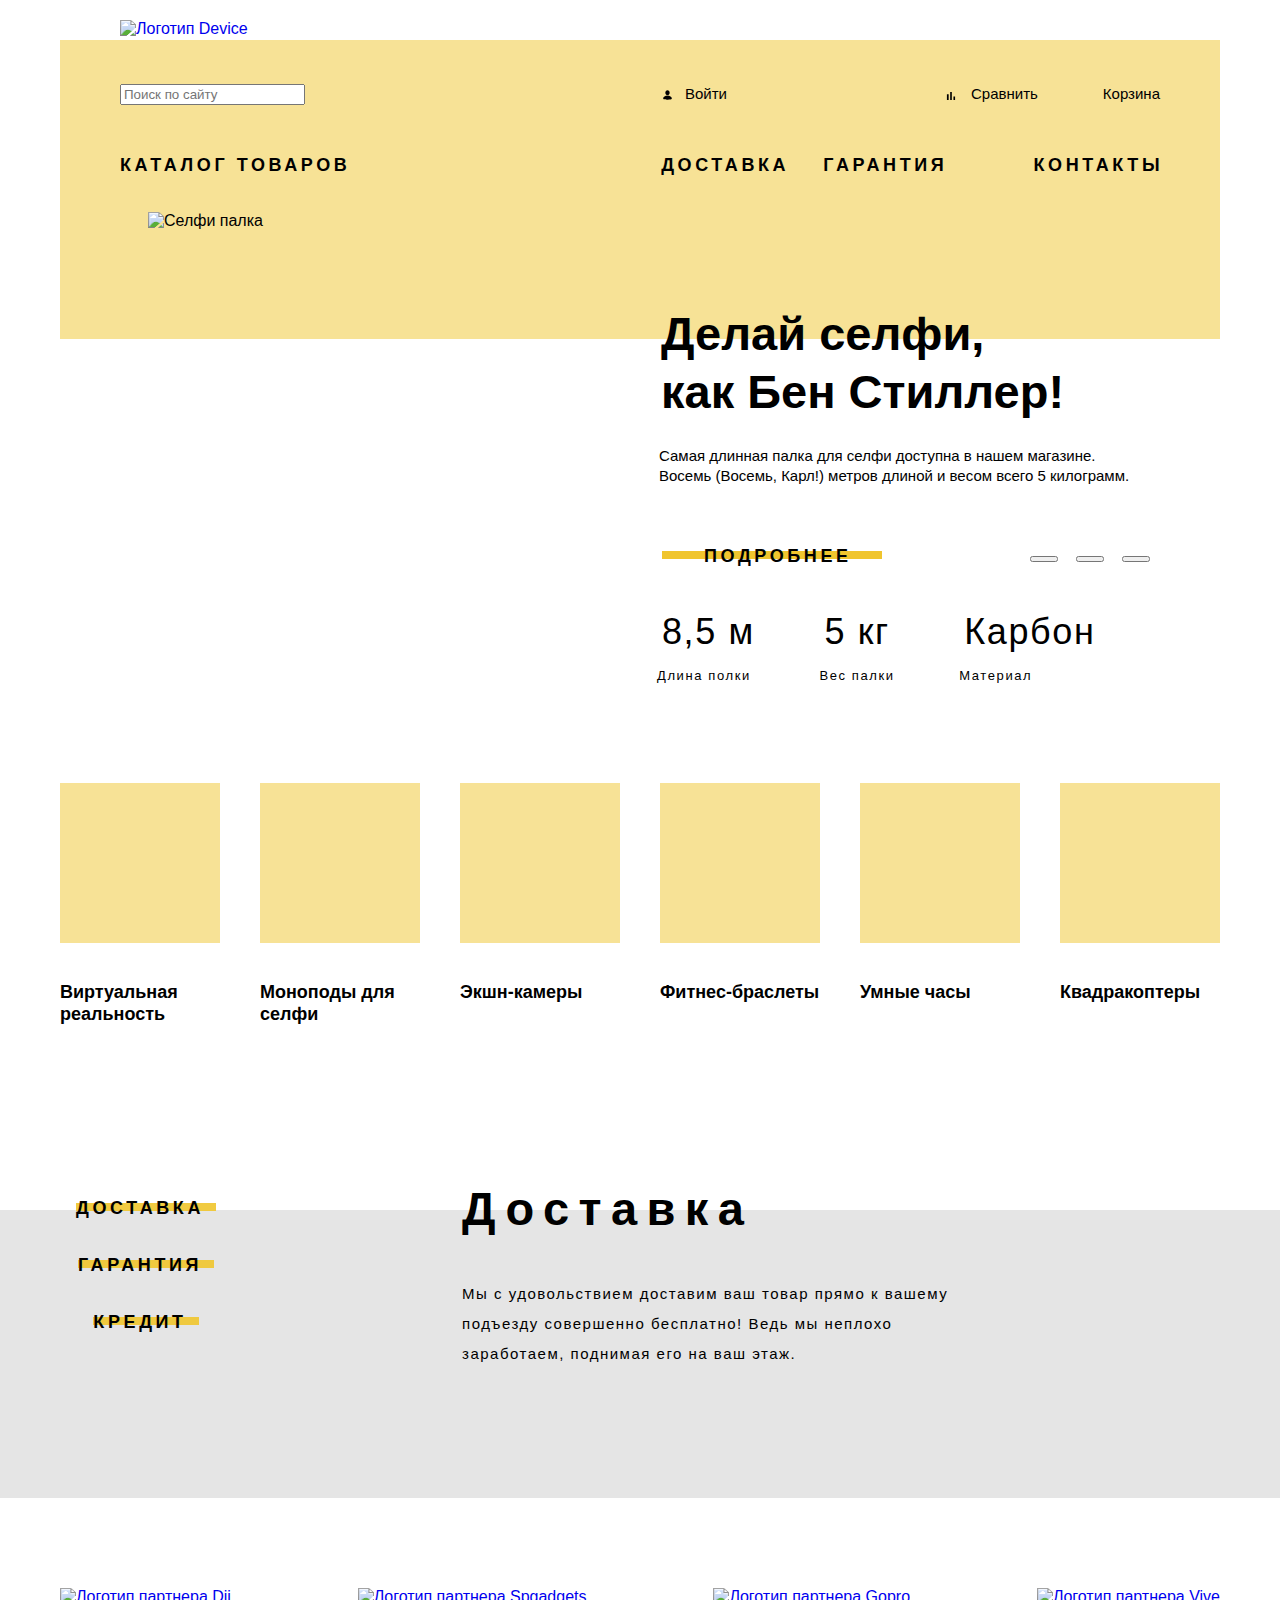
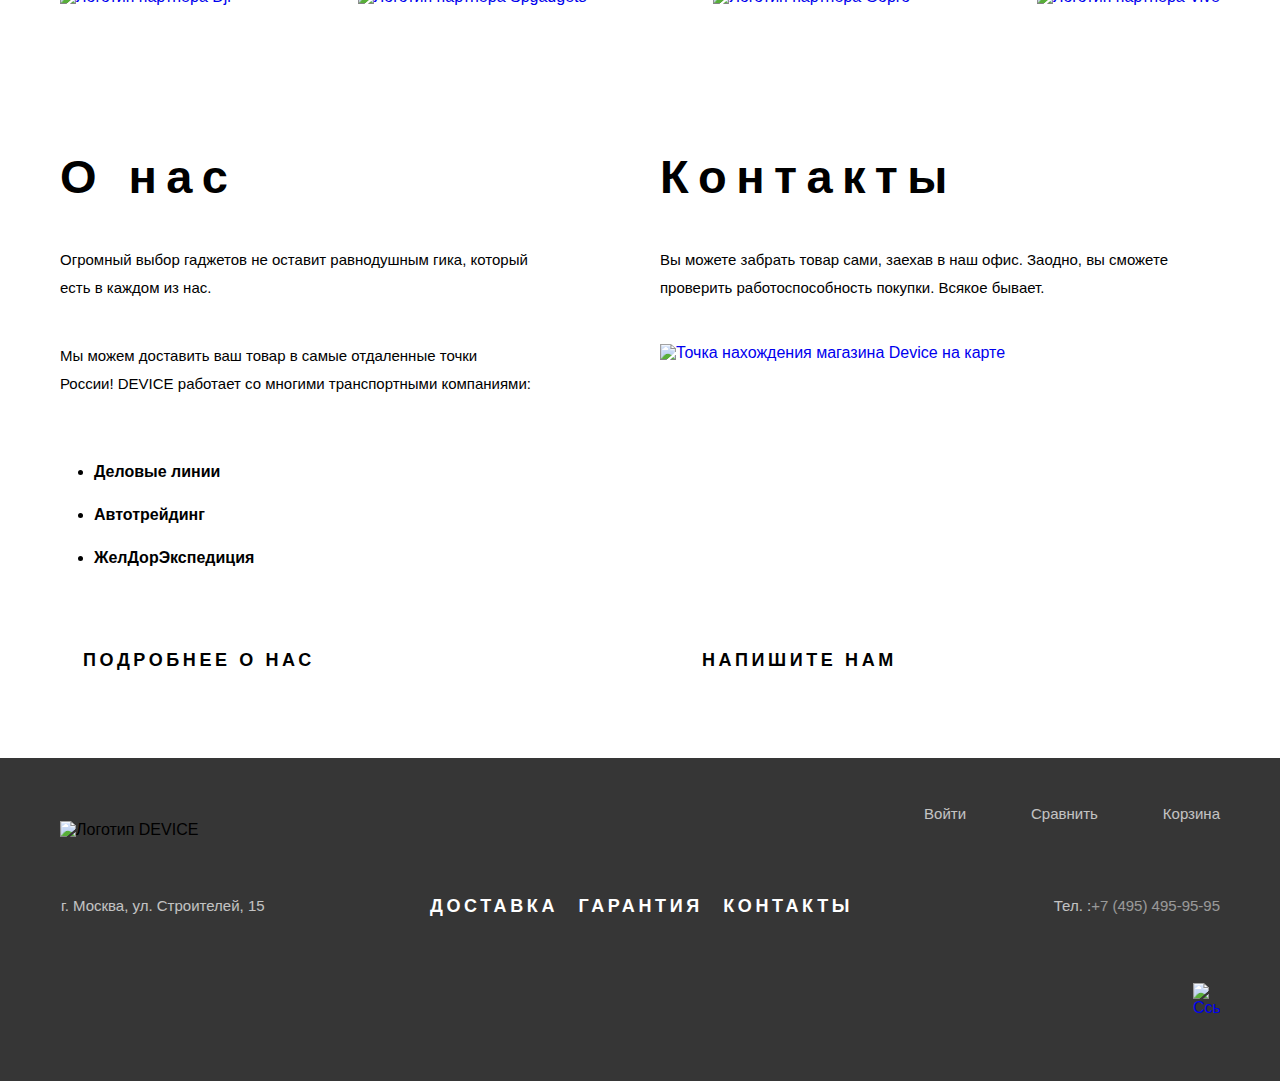
==== index.html @ a9a1ee48 "Добавление эффектов наведения странице индекс" ====
<!DOCTYPE html>
<html class="page" lang="ru">

<head>
  <meta charset="UTF-8">
  <title>Магазин Девайсов</title>
  <link rel="icon" href="favicon.ico">
  <link rel="icon" href="img/faviconsvg.svg" type="image/svg+xml">
  <link rel="apple-touch-icon" href="img/180.png">
  <link rel="manifest" href="manifest.webmanifest">
  <link href="css/normalize.css" rel="stylesheet">
  <link href="css/style.css" rel="stylesheet">
</head>

<body class="page-body">
  <div class="container">
    <header class="main-header">
      <a href="index.html" class="main-header__logo"><img src="img/index/svg/logo_device.svg" width="163" height="35"
          alt="Логотип Device"></a>
      <form class="search-form" action="https://echo.htmlacademy.ru/" method="get">
        <input class="search-form__input" type="search" placeholder="Поиск по сайту">
        <button class="search-form__button" type="submit">Найти</button>
      </form>
      <nav class="main-navigation">

        <ul class="index-navigation__list  list">
          <li class="index-client__login  "><a class="index-client-button__login client-button"
              href="blank.html">Войти</a></li>

          <li class="index-client__compare "><a class="index-client-button__compare  client-button"
              href="blank.html">Сравнить</a></li>
          <li class="index-client__basket"><a class="index-client-button__basket  client-button"
              href="blank.html">Корзина</a></li>
        </ul>
      </nav>
      <nav class="header-navigation list">
        <div class="header-navigation__item">
          <a class="client-navigation__catalog client-navigation" href="catalog.html">Каталог товаров</a>
          <section class="drop-down-directory">
            <ul class="camera-list  list">
              <li class="drop-down-directory__item"><a href="catalog.htm">Виртуальная реальность</a></li>
              <li class="drop-down-directory__item"><a href="catalog.htm">Моноподы для селфи</a></li>
              <li class="drop-down-directory__item"><a href="catalog.htm">Экшн-камеры</a></li>
            </ul>
            <ul class="wrist-gadgets list">
              <li class="drop-down-directory__item"><a href="catalog.htm">Фитнес-браслеты</a></li>
              <li class="drop-down-directory__item"><a href="catalog.htm">Умные часы </a></li>
            </ul>
            <ul class="flying-gadgets list">
              <li class="drop-down-directory__item"><a href="catalog.htm">Квадрокоптер</a></li>
            </ul>
          </section>
        </div>
        <ul class="header-navigation__list list">
          <li class="client-navigation__delivery"><a class="client-navigation" href="blank.html">Доставка</a></li>
          <li class="client-navigation__warranty"><a class="client-navigation" href="blank.html">Гарантия</a></li>
          <li class="client-navigation__contacts"><a class="client-navigation" href="blank.html">Контакты</a></li>
        </ul>
      </nav>


    </header>
  </div>


  <main class="container-center ">
    <!-- Этот заголовок будет скрыт в css  -->
    <h1 class="visually-hidden"> Интернет магазин Device</h1>
    <div class="container">
      <section class="main-slider">
        <!-- Этот заголовок будет скрыт в css -->
        <h2 class="visually-hidden"> Слайдер </h2>
        <ol class="main-slider__list list">
          <li class="main-slider__item_active">
            <img class="slider__img" src="img/index/png/slider_1_selfi.png" width="384" height="486" alt="Селфи палка">

            <p class="main-slider__title">Делай селфи,<br> как Бен Стиллер!</p>
            <p class="main-slider__subtitle"> Самая длинная палка для селфи доступна в нашем магазине.<br>
              Восемь (Восемь, Карл!) метров длиной и весом всего 5 килограмм.</p>
            <a class="button-more button-link" href="catalog.html">Подробнее</a>
            <dl class="item-specifications">
              <dt class="item-specifications__subtitle">Длина полки</dt>
              <dd class="item-specifications__value">8,5 м</dd>
              <dt class="item-specifications__subtitle">Вес палки</dt>
              <dd class="item-specifications__value">5 кг</dd>
              <dt class="item-specifications__subtitle">Материал</dt>
              <dd class="item-specifications__value">Карбон</dd>
            </dl>
            <!-- сделать из ссылки кнопку в css -->

          </li>
          <li class="main-slider__item">
            <img src="img/index/png/slider_2_bracelet.png" width="345" height="485" alt="Фитнес-браслет">
            <div>
              <p class="main-slider__title">Худеем<br> правильно!</p>
              <p class="main-slider__subtitle"> Мотивирующие фитнес-браслеты помогут найти в себе силы <br>
                не пропускать занятия и соблюдать диету.</p>
              <dl class="item-specifications">
                <dt class="item-specifications__subtitle">Без подзарядки</dt>
                <dd class="item-specifications__value">48 часов</dd>
              </dl>
              <!-- сделать из ссылки кнопку в css -->
              <a class="button-more button-link" href="catalog.html"><span
                  class="button-more__opacity">Подробнее</span></a>
            </div>
          </li>
          <li class="main-slider__item">
            <img src="img/index/png/slider_3_copter.png" width="526" height="334" alt="Квадрокоптер">
            <div>
              <p class="main-slider__title">Порхает как бабочка, жалит как пчела!</p>
              <p class="main-slider__subtitle"> Этот обычный, на первый взгляд, квадрокоптер оснащен
                мощным лазером, замаскированным под стандартную камеру.
              </p>
              <dl class="item-specifications">
                <dt class="item-specifications__subtitle">Дальность полета</dt>
                <dd class="item-specifications__value">800 м</dd>
                <dt class="item-specifications__subtitle">Радиус поражения</dt>
                <dd class="item-specifications__value">50 м</dd>
              </dl>>
              <!-- сделать из ссылки кнопку в css -->
              <a class="button-more button-link" href="catalog.html">Подробнее</a>
            </div>
          </li>
        </ol>
        <ul class="main-slider__button list">
          <li class="button-left"><button type="button"></button></li>
          <li class="button-center"><button type="button"></button></li>
          <li class="button-right"><button type="button"></button></li>
        </ul>
      </section>
      <section class="services">
        <!-- Этот заголовок скрываем в css  -->
        <h2 class="visually-hidden">Перечисление разделов товаров магазина </h2>
        <ul class="services-list list">
          <li class="services-list__item">
            <a class="services-list__link services-list__link-vr" href="catalog.html">
              Виртуальная реальность
            </a>
          </li>
          <li class="services-list__item ">
            <a class="services-list__link services-list__link-mobile" href="catalog.html">
              Моноподы для селфи
            </a>
          </li>
          <li class="services-list__item">
            <a class="services-list__link services-list__link-actioncam" href="catalog.html">
              Экшн-камеры
            </a>
          </li>
          <li class="services-list__item">
            <a class="services-list__link services-list__link-puls" href="catalog.html">
              Фитнес-браслеты
            </a>
          </li>
          <li class="services-list__item">
            <a class="services-list__link services-list__link-watch" href="catalog.html">
              Умные часы
            </a>
          </li>
          <li class="services-list__item">
            <a class="services-list__link services-list__link-copter" href="catalog.html">
              Квадракоптеры
            </a>
          </li>
        </ul>
      </section>
    </div>
    </div>
    <section class="features">
      <!-- Этот раздел будет так же скрыт в css -->
      <h2 class="visually-hidden">Услуги, предоставляемым магазином </h2>
      <div class="container">
        <aside class="features-buttons ">
          <ul class="features-buttons__list list">
            <li><button class="features-buttons__item button-link" type="button">Доставка</button> </li>
            <li><button class="features-buttons__item button-link" type="button">Гарантия</button></li>
            <li><button class="features-buttons__item button-link" type="button">Кредит</button></li>
          </ul>
        </aside>
        <ul class="features__list list">
          <li class="features__item features__item-active ">
            <h3 class="features__title"> Доставка</h3>
            <p class="features__subtitle">Мы с удовольствием доставим ваш товар прямо к вашему
              подъезду совершенно бесплатно! Ведь мы неплохо
              заработаем, поднимая его на ваш этаж.</p>
            <!-- <img src="img/index/svg/delivery.svg" width="136" height="164"> -->
          </li>
          <li class="features__item">
            <h3 class="features__title"> Гарантия</h3>
            <p class="features__subtitle">Если из-за возгорания купленного у нас товара у вас сгорит дом —
              не переживайте, мы выдадим вам новый.
              Товар, не дом, конечно же.</p>
            <!-- <img src="img/index/svg/warranty.svg" width="171" height="195"> -->
          </li>
          <li class="features__item">
            <h3 class="features__title"> Кредит</h3>
            <p class="features__subtitle">Залезть в долговую яму стало проще! Кредитные консультанты
              подберут для вас наиболее выгодные
              условия кредита. Выгодные для нашего банка, разумеется.</p>
            <!-- <img src="img/index/svg/credit.svg" width="156" height="188"> -->
          </li>
        </ul>
      </div>

    </section>
    <section class="partners container">
      <h2 class="visually-hidden">Логотипы партнеров магазина</h2>
      <ul class="partners__list list">
        <li>
          <a href="blank.html"> <img class="partners__dji" src="img/index/jpeg/logo_1.jpg" width="260" height="100"
              alt="Логотип партнера Dji"></a>
        </li>
        <li>
          <a href="blank.html"><img class="partners__spgadgets" src="img/index/jpeg/logo_2.jpg" width="260" height="100"
              alt="Логотип партнера Spgadgets"></a>
        </li>
        <li>
          <a href="blank.html"> <img class="partners__gopro" src="img/index/jpeg/logo_3.jpg" width="260" height="100"
              alt="Логотип партнера Gopro"></a>
        </li>
        <li>
          <a href="blank.html"><img class="partners__vive" src="img/index/jpeg/logo_4.jpg" width="260" height="100"
              alt="Логотип партнера Vive"></a>
        </li>
      </ul>
    </section>
    <section class="information container">
      <!-- Заголовок будет скрыт  в css  -->
      <h2 class="visually-hidden"> Полезная информация </h2>
      <section class="about-us">
        <h2 class="information__title">О нас</h2>
        <p class="information__subtitle">Огромный выбор гаджетов не оставит равнодушным гика,
          который есть в каждом из нас.
        </p>
        <p class="information__subtitle">
          Мы можем доставить ваш товар в самые отдаленные точки
          России! DEVICE работает со многими транспортными компаниями:
        </p>
        <ul class="about-us__delivery-partners">
          <li class="about-us__item">Деловые линии</li>
          <li class="about-us__item">Автотрейдинг</li>
          <li class="about-us__item"> ЖелДорЭкспедиция</li>
        </ul>
        <a class="about-us__button button-link" href="index.html">Подробнее о нас </a>
      </section>
      <section class="contacts">
        <h2 class="information__title ">Контакты</h2>
        <p class="information__subtitle">Вы можете забрать товар сами, заехав в наш офис. Заодно, вы сможете
          проверить работоспособность покупки. Всякое бывает.</p>
        <a class="map-link"
          href="https://www.google.com/maps/place/ул.+Строителей,+15,+Москва,+119311/@55.687031,37.5274293,17z/data=!3m1!4b1!4m5!3m4!1s0x46b54cf65f5c8955:0x694710ccd55501e!8m2!3d55.687031!4d37.529618">
          <img src="img/index/map.jpg" width="560" height="222" alt="Точка нахождения магазина Device на карте "></a>
        <a class="contacts-button button-link" href="index.html">Напишите нам</a>

      </section>
    </section>

  </main>

  <footer class="main-footer ">
    <div class="container">
      <img class="main-footer__logo logo" src="img/index/svg/logo_device.svg" width="163" height="35"
        alt="Логотип DEVICE">
      <p class="main-footer__address ">г. Москва, ул. Строителей, 15 </p>
      <ul class="main-footer__navigation client-navigation list">
        <li><a class="client-navigation__item" href="index.html ">доставка</a></li>
        <li><a class="client-navigation__item" href="catalog.html">гарантия</a></li>
        <li><a class="client-navigation__item" href="index.html">контакты</a></li>
      </ul>
      <ul class="main-footer__social-buttons list">
        <li class="main-footer__facebook"><a href="blank.html"></a></li>
        <li class="main-footer__instagram"><a href="blank.html"></a></li>
        <li class="main-footer__twitter"><a href="blank.html"></a></li>
      </ul>
      <ul class="main-footer__client-navigation client-button list">
        <li class="login"><a class="main-footer__client-button" href="index.html">Войти</a></li>
        <li class="compare"><a class="main-footer__client-button" href="catalog.html">Сравнить</a></li>
        <li class="basket"><a class="main-footer__client-button" href="index.html">Корзина</a></li>
      </ul>
      <p class="main-footer__contacts">Тел. :<a href="tel:+74954959595">+7 (495) 495-95-95</a></p>
      <a class="logo-html-academy" href="https://htmlacademy.ru/intensive/htmlcss"><img
          src="img/index/svg/logo_html.svg" width="27" height="34" alt="Ссылка на курсы htmlacademy"></a>
    </div>
  </footer>

  </section>
  <!--
<section class="modal-write-us modal">
  <h2 class="visually-hidden">Всплывающая форма </h2>
  <form class="modal-write-us__login-form" action="#" method="post">
    <div class="client__data">
    <label class="modal-write-us__name" for="name">Ваше имя:</label>
    <input id="name" placeholder="Имя Фамилия">
    <label class="modal-write-us__email" for="email">Ваш e-mail:</label>
    <input id="email" type="email" placeholder="email@example.com">
    </div>
    <div class="Client-text-mail">
    <label class="modal-write-us__text" for="textMail">Текст письма: </label>
    <textarea id="textMail" placeholder="В свободной форме"></textarea>
    </div>
    <button class="modal-write-us__button-send" type="button">Отправить</button>
    <button class="modal-write-us__button-exit" type="button">Закрыть</button>
  </form> -->


</body>

</html>
---- css/style.css ----
/* fonts */

@font-face {
  font-family: "Gilroy";
  src: url("../fonts/gilroyextrabold.woff2") format("woff2"), url("../fonts/gilroyextrabold.woff") format("woff");
  font-weight: 800;
}

@font-face {
  font-family: "Gilroy";
  src: url("../fonts/gilroylight.woff2") format("woff2"), url("../fonts/gilroylight.woff") format("woff");
  font-weight: 300;
}

@font-face {
  font-family: "Open Sans";
  src: url("../fonts/opensans.woff2") format("woff2"), url("../fonts/opensans.woff") format("woff");
  font-weight: 400;
}

@font-face {
  font-family: "Open Sans";
  src: url("../fonts/opensanslight.woff2") format("woff2"), url("../fonts/opensanslight.woff") format("woff");
  font-weight: 300;
}

/* Variables (всегда единый регистр) */

:root {
  --basic-black: #000000;
  --opacity-black: rgba(0, 0, 0, 0.3);
  --basic-dark: #363636;
  --basic-white: #FFFFFF;
  --basic-grey: #464646;
  --basic-half-grey: #7E7E7E;
  --basic-grey-light: #E5E5E5;
  --special-yellow: #F7E296;
  --special-green: #91C92F;
  --special-yellow-dark: #f0c62ee8;
  --status: #F6DADA;
  --button-background: rgba(238, 238, 238, 0.7);
  --common-Gilroy: "Gilroy", "Arial", "Verdana", sans-serif;
  --common-OpenSans: "Open Sans", "Arial", "Verdana", sans-serif;
}

/* Убираем лишнее (Данные из учебника) */

*, *::before, *::after {
  box-sizing: border-box;
}

body {
  margin: 0
}

img {
  max-width: 100%
}

a {
  text-decoration: none
}

/* Нормализация стилей  */

.image {
  vertical-align: middle;
}

.list {
  margin: 0;
  padding: 0;
  list-style: none;
}

.container {
  width: 1200px;
  padding: 0 20px;
  margin: 0 auto;
}

/* Скрываем заголовки section (Принятые свойства для данного класса) */

.visually-hidden {
  position: absolute;
  width: 1px;
  height: 1px;
  margin: -1px;
  border: 0;
  padding: 0;
  white-space: nowrap;
  clip-path: inset(100%);
  clip: rect(0 0 0 0);
  overflow: hidden;
}

/* Кнопки с перечеркиванием  */

.button-link {
  color: var(--basic-black);
  font-weight: 800;
  font-size: 18px;
  letter-spacing: 0.2em;
  text-transform: uppercase;
  line-height: 22px;
  display: flex;
  min-height: 40px;
  line-height: 40px;
  position: relative;
}

/* Общие кнопки header/footer */

.client-button {
  font-family: var(--common-OpenSans);
  color: var(--basic-black);
  font-size: 15px;
  line-height: 20px;
}

.client-navigation {
  color: var(--basic-black);
  font-size: 18px;
  font-weight: 800;
  line-height: 22px;
  letter-spacing: 0.2em;
  text-transform: uppercase;
}

/* Основное тело сайта  */

.page-body {
  font-family: var(--common-Gilroy);
  font-weight: 300;
  display: grid;
  grid-template-areas: "main-header" "container-center" "main-footer";
  grid-template-rows: auto 1fr auto;
  min-height: 100vh;
}

/* HEADER */

.main-header {
  margin-top: 40px;
  position: relative;
  padding: 44px 60px 53px 60px;
  background-color: var(--special-yellow);
  grid-area: main-header;
  display: grid;
  grid-template-columns: auto auto;
  grid-template-rows: 70px auto;
  grid-template-areas: "search-form  main-navigation__list " "header-navigation  header-navigation";
}

.main-header__logo {
  position: absolute;
  margin-top: -20px;
  margin-left: 60px;
}

.search-form {
  grid-area: search-form;
  max-width: 200px;
}

.search-form__button {
  display: none;
}

.main-navigation__list {
  grid-area: main-navigation__list;
  display: flex;
  flex-wrap: wrap;
  max-width: 500px;
  width: 100%;
  margin-left: 130px;
}

.index-navigation__list {
  grid-area: main-navigation__list;
  display: flex;
  flex-wrap: wrap;
  max-width: 500px;
  width: 100%;
  margin-left: auto;
}

.catalog-navigation__list {
  grid-area: main-navigation__list;
  display: flex;
  flex-wrap: wrap;
  max-width: 500px;
  width: 100%;
  margin-left: auto;
  /* position: relative; */
}

.index-client__login {
  margin-right: auto;
  padding-left: 5px;
  position: absolute;
}

.index-client-button__login {
  display: block;
  padding-left: 20px;
  width: 40px;
}

.index-client-button__login:hover {
  opacity: 10%;
}

.index-client-button__login::before {
  content: "";
  position: absolute;
  background-image: url(../img/index/svg/icon_user.svg);
  width: 20px;
  height: 18px;
  left: 1px;
  top: 4px;
  background-repeat: no-repeat;
}

.catalog-client__login {
  display: block;
  width: 15px;
  position: 20px;
  margin-left: 26px;
  margin-right: auto;
}

.index-client-button__checkout {
  margin-left: -30px;
}

.index-client__compare {
  margin-left: auto;
}

.index-client-button__compare {
  margin-right: 11px;
  display: block;
  position: relative;
}

.index-client-button__compare::before {
  content: "";
  position: absolute;
  background-repeat: no-repeat;
  background-image: url(../img/index/svg/icon_compare.svg);
  width: 10px;
  height: 10px;
  top: 7px;
  left: -25px;
}

.index-client__basket {
  display: block;
  /* position: absolute; */
}

.index-client-button__basket {
  margin-left: 54px;
  position: relative;
  width: 10px;
  height: 10px;
}

.index-client-button__basket::before {
  content: "";
  background-image: url(../img/index/svg/icon_cart.svg);
  width: 10px;
  height: 10px;
  position: absolute;
  top: 5px;
  left: -23px;
}

.catalog-client-button__checkout {
  margin-left: -30px;
}

.catalog-client-button__compare {
  margin-right: 10px;
}

.catalog-client__variable {
  margin-left: auto;
}

.catalog-client-button__basket {
  margin-left: 54px;
}

.catalog-client-link {
  font-family: var(--common-OpenSans);
  font-weight: 300;
  font-size: 15px;
  line-height: 20px;
  color: var(--basic-black);
}

.client- .client-link {
  font-family: var(--common-OpenSans);
  font-size: 15px;
  line-height: 20px;
  color: var(--basic-black);
  display: flex;
  flex-wrap: wrap;
  max-width: 100px;
}

.client-button__login {
  margin-left: 20px;
}

.client-button__compare {
  margin-left: auto;
}

.client-button__basket {
  margin-left: 66px;
  padding-right: 3px;
}

.client-navigation__catalog {
  grid-area: client-navigation__catalog;
  display: flex;
  margin-right: auto;
}

.header-navigation {
  grid-area: header-navigation;
  display: flex;
}

.header-navigation__item {
  display: flex;
  margin-right: auto;
}

.header-navigation__list {
  display: flex;
  max-width: 502px;
  width: 100%;
  margin-right: -0.2em;
}

.header-navigation__list .client-navigation__warranty {
  margin-left: 34px;
}

.header-navigation__list .client-navigation__contacts {
  margin-left: auto;
}

/* HEADER-CATALOG */

.catalog__container-center {
  position: relative;
}

.drop-down-directory {
  position: absolute;
  z-index: 2;
  background-color: var(--special-yellow);
  display: flex;
  flex-wrap: wrap;
  gap: 0 63px;
  padding-left: 60px;
  width: 1160px;
  margin-left: -60px;
  margin-top: 20px;
  padding-bottom: 24px;
  padding-top: 31px;
}

.header-navigation__item .drop-down-directory {
  display: none;
}

.header-navigation__item:hover .drop-down-directory {
  display: flex;
}

.drop-down-directory__item {
  padding-bottom: 17px;
  font-family: var(--common-OpenSans);
  font-size: 15px;
  line-height: 20px;
}

.drop-down-directory__item a {
  color: var(--basic-black);
  font-family: var(--common-OpenSans);
  font-size: 15px;
  line-height: 20px;
}

/* СЛАЙДЕР */

.main-slider {
  position: relative;
}

.main-slider__item_active {
  display: grid;
  grid-template-columns: 1fr 478px;
  grid-template-areas: "slider__img main-slider__title" "slider__img main-slider__subtitle" "slider__img button-more " "slider__img item-specifications";
  width: 1024px;
  margin: auto;
  margin-top: -4px;
  margin-bottom: 17px;
}

.main-slider__item {
  display: none;
}

.main-slider__list {
  background-image: linear-gradient(to bottom, var(--special-yellow) 114px, var(--basic-white) 114px);
}

.main-slider__title {
  grid-area: main-slider__title;
  font-weight: 800;
  font-size: 47px;
  line-height: 58px;
  width: 431px;
  height: min-content;
  margin-bottom: 15px;
  margin-top: 80px;
  margin-left: -13px;
}

.slider__img {
  grid-area: slider__img;
  margin-left: 20px;
  margin-top: -13px;
  position: absolute;
}

.main-slider__subtitle {
  grid-area: main-slider__subtitle;
  font-family: var(--common-OpenSans);
  font-size: 15px;
  line-height: 20px;
  margin-top: 10px;
  margin-bottom: 30px;
  margin-left: -15px;
}

.button-more {
  grid-area: button-more;
  margin-top: 20px;
  margin-bottom: 20px;
  margin-left: 30px;
  position: relative;
  z-index: 0;
  width: 220px;
  height: 40px;
}

.button-more:active {
  color: var(--opacity-black);
}

.button-more:before {
  content: "";
  display: block;
  width: 220px;
  height: 8px;
  top: 15px;
  left: -42px;
  z-index: -1;
  align-content: center;
  background-color: #F0C52E;
  position: absolute;
}

.button-more:hover:before {
  background-color: var(--special-yellow-dark);
  width: 220px;
  height: 40px;
  z-index: -1;
  left: -42px;
  top: 0;
}

.button-more:hover:active:before.button-more {
  color: #91C92F;
}

.item-specifications {
  grid-area: item-specifications;
  letter-spacing: 0.1em;
  display: grid;
  grid-template-columns: repeat(3, auto);
  grid-template-rows: repeat(2, auto);
  margin-left: -17px;
  column-gap: 8px;
}

.item-specifications__subtitle {
  font-size: 13px;
  line-height: 15px;
  grid-row: 2/2;
  margin-top: 0;
}

.item-specifications__value {
  font-size: 36px;
  line-height: 42px;
  margin-left: 0;
  margin-bottom: 15px;
  margin-top: 15px;
  padding-left: 5px;
  display: flex;
  justify-content: space-between;
}

.main-slider__button {
  display: flex;
  position: absolute;
  right: 70px;
  top: 320px;
}

.main-slider__button :not(.button-right) {
  padding-right: 18px;
}

/* section SERVICES */

.services-list {
  font-weight: 800;
  font-size: 18px;
  line-height: 22px;
  display: flex;
  justify-content: space-between;
  margin-top: 100px;
}

.services-list {
  --item-width: 160px;
  padding-bottom: 40px;
}

.services-list__item {
  width: var(--item-width);
  padding-top: var(--item-width);
  position: relative;
  text-decoration: none;
}

.services-list__link {
  display: inline-grid;
  margin-top: 38px;
}

.services-list__link::before {
  content: "";
  position: absolute;
  top: 0;
  left: 0;
  width: var(--item-width);
  height: var(--item-width);
  background-color: var(--special-yellow);
  background-position: center;
  background-repeat: no-repeat;
}

.services-list__link {
  color: var(--basic-black)
}

.services-list__link:hover::before {
  background-color: var(--special-yellow-dark);
}


.services-list__link-vr::before {
  background-image: url(../img/index/svg/vr.svg);
}

.services-list__link-mobile::before {
  background-image: url(../img/index/svg/mobile.svg);
}

.services-list__link-actioncam::before {
  background-image: url(../img/index/svg/actioncam.svg);
}

.services-list__link-puls::before {
  background-image: url(../img/index/svg/puls.svg);
}

.services-list__link-watch::before {
  background-image: url(../img/index/svg/watch.svg);
}

.services-list__link-copter::before {
  background-image: url(../img/index/svg/copter.svg);
}

/* section features-button*/

.features-buttons__item {
  border: none;
  background-color: transparent;
}

.features-buttons__list {
  position: relative;
  z-index: 0;
}

.features-buttons__item::before {
  content: "";
  background-color: var(--special-yellow-dark);
  z-index: -1;
  width: 100%;
  height: 8px;
  z-index: -1;
  top: 16px;
  position: absolute;
}

/* РАЗДЕЛ features */

.features {
  background-color: var(--basic-grey-light);
}

.features {
  background-image: linear-gradient(to bottom, var(--basic-white) 103px, var(--basic-grey-light) 103px);
}

.features .container {
  display: grid;
  grid-template-columns: 1fr;
  grid-template-rows: 1fr;
  grid-template-areas: "features-buttons__list features__item-active ";
  margin-top: 42px;
  padding-right: 300px;
  column-gap: 207px;
}

.features__item {
  display: none;
}

.features__item-active {
  display: block;
  margin-left: 50px;
}

.features-buttons__list {
  display: grid;
  grid-area: features-buttons__list;
  grid-row-gap: 15px;
  margin-top: 80px;
  margin-left: 10px;
}

.features-buttons__list li {
  display: grid;
  justify-content: center;
}

.features__title {
  font-size: 47px;
  letter-spacing: 0.2em;
  line-height: 58px;
  grid-area: features__title;
  margin-top: 73px;
  margin-left: -5px;
}

.features__subtitle {
  font-family: var(--common-OpenSans);
  font-size: 15px;
  line-height: 30px;
  letter-spacing: 0.1em;
  grid-area: features__subtitle;
  margin: -6px 0 129px -5px;
  width: 495px;
}

/* PARTNERS */

.partners__list {
  display: flex;
  justify-content: space-between;
  margin-top: 90px;
  margin-bottom: 45px;
}

/* INFORMATION */

.information {
  display: grid;
  grid-template-columns: 473px 560px;
  grid-template-rows: auto;
  grid-template-areas: "about-us contacts";
  margin-top: 90px;
  padding-top: 13px;
  column-gap: 127px;
  margin-bottom: 78px;
}

.about-us {
  grid-area: about-us;
  display: flex;
  flex-direction: column;
}

.about-us__button {
  margin-top: auto;
  margin-left: 23px;
  max-width: 260px;
}

.contacts {
  grid-area: contacts;
  display: flex;
  flex-direction: column;
}

.map-link {
  margin-top: 17px;
}

.contacts-button {
  margin-top: auto;
  margin-left: 42px;
  max-width: 260px;
}

.information__title {
  font-weight: 800;
  font-size: 47px;
  line-height: 58px;
  letter-spacing: 0.2em;
  margin-bottom: 25px;
}

.information__subtitle {
  font-family: var(--common-OpenSans);
  font-size: 15px;
  line-height: 28px;
  margin-bottom: 25px;
}

.about-us__delivery-partners {
  margin-top: 35px;
  margin-bottom: 53px
}

.about-us__delivery-partners li {
  font-weight: 800;
  font-size: 16px;
  line-height: 28px;
  margin-bottom: 15px;
  margin-left: -6px;
}

/* FOOTER */

.main-footer {
  background-color: var(--basic-dark);
  display: grid;
  align-content: center;
}

.main-footer .container {
  display: grid;
  grid-template-columns: repeat(3, auto);
  grid-template-rows: 68px 68px 77px;
  grid-template-areas: ". main-footer__client-navigation main-footer__client-navigation " "main-footer__address  main-footer__navigation main-footer__contacts " ". main-footer__social-buttons logo-html-academy";
  padding: 46px 20px 64px 20px;
  align-items: center;
}

.main-footer__client-navigation {
  grid-area: main-footer__client-navigation;
  width: 100%;
  display: flex;
  align-self: flex-start;
  justify-content: flex-end;
  margin-top: 10px
}

.client-logout {
  margin-left: -40px;
}

.main-footer__client-navigation li :not(.basket) {
  display: flex;
  margin-left: 65px;
  margin-top: -10px;
}

.main-footer__address {
  font-family: var(--common-OpenSans);
  grid-area: main-footer__address;
  width: fit-content;
  margin-left: -13px;
}

.main-footer__navigation {
  grid-area: main-footer__navigation;
  display: flex;
  justify-content: space-between;
  margin-left: 65px;
  width: 423px;
}

.main-footer__contacts {
  grid-area: main-footer__contacts;
  display: flex;
  justify-content: flex-end;
}

.main-footer__social-buttons {
  grid-area: main-footer__social-buttons;
}

.main-footer__contacts, .main-footer__contacts>a {
  font-family: var(--common-OpenSans);
  color: var(--basic-white);
  opacity: 70%;
  font-size: 15px;
  line-height: 20px;
}

.client-navigation__item, .main-footer__client-button {
  color: var(--basic-white);
}

.main-footer__navigation .client-navigation__item {
  color: var(--basic-white);
}

.main-footer__address {
  font-family: var(--common-OpenSans);
  opacity: 70%;
  font-weight: 300;
  font-size: 15px;
  line-height: 20px;
  color: var(--basic-white);
  margin-left: 1px;
}

.main-footer__client-button {
  opacity: 70%;
}

.logo-html-academy {
  grid-area: logo-html-academy;
  display: flex;
  justify-content: flex-end;
  align-self: flex-end;
}

/*------- Модальное окно "Напишите нам "------- */

.modal {
  position: fixed;
  top: 50%;
  left: 31%;
  bottom: 50%;
  right: 40%;
  right: auto;
  display: inline-block;
}

.modal-write-us__login-form {
  display: grid;
  grid-template-columns: 1fr 1fr;
  grid-auto-rows: repeat(auto, 2);
  grid-template-areas: "client__data client__data" "Client-text-mail Client-text-mail";
  box-shadow: 0px 20px 40px rgba(0, 0, 0, 0.4);
  background-color: var(--basic-white);
  padding: 50px;
  min-height: 550px;
  min-width: 960px;
}

.client__data {
  grid-area: client__data;
}

.Client-text-mail {
  grid-area: Client-text-mail;
}

/* Страница catalog.html */

/* section container-center */

.catalog__container-center {
  --filter-width: 330px;
  --products-width: 732px;
  display: grid;
  grid-template-columns: auto var(--filter-width) var(--products-width) auto;
  grid-template-areas: "breadcrumbs  breadcrumbs breadcrumbs breadcrumbs" "filter filter products products";
}

.breadcrumbs {
  grid-area: breadcrumbs;
}

.main-container {
  display: flex;
}

.main-crumbs-container {
  grid-area: breadcrumbs;
  padding-bottom: 52px;
  padding-left: 80px;
}

.main-crumbs__title {
  font-weight: 800;
  font-size: 47px;
  line-height: 58px;
  color: var(--basic-black);
  margin-bottom: 30px;
  margin-top: 39px;
}

.crumbs-links {
  font-family: var(--common-OpenSans);
  font-size: 14px;
  line-height: 19px;
  opacity: 100%;
  color: var(--basic-black);
  display: flex;
  padding-top: -5px;
}

.crumbs-link__item {
  opacity: 30%;
  margin-right: 30px;
}

.crumbs-link_activated {
  opacity: 100%;
}

.crumbs-link__item:visited {
  color: var(--basic-black);
}

.filter {
  background-color: var(--basic-grey-light);
  grid-area: filter;
}

.filter-crumbs__color {
  background-color: var(--basic-grey-light);
}

.filter-crumbs {
  display: flex;
  margin-right: calc(100% - var(--products-width) - 110px);
  margin-left: 47px;
  padding: 25px;
}

.filter-title {
  background-color: #dcdcdc;
  font-weight: 800;
  font-size: 16px;
  line-height: 20px;
  letter-spacing: 0.1em;
  text-transform: uppercase;
  padding: 25px 0 25px calc(100% - var(--filter-width) + 60px);
  text-align: center;
  margin-bottom: 90px;
  padding-right: 193px;
}

.filter__subtitle {
  font-weight: 800;
  font-size: 14px;
  line-height: 17px;
  letter-spacing: 0.1em;
  margin-bottom: 23px;
}

.filter__cost {
  margin-bottom: 65px;
}

.filter__form {
  width: var(--filter-width);
  margin-left: auto;
  padding-left: 45px;
}

.filter__buttons {
  margin-left: 45px;
}

.filter-list li {
  margin-bottom: 20px;
}

.filter-list {
  margin-bottom: 45px;
}

.filter__form>fieldset {
  border: none;
}

.filter__color {
  font-family: var(--common-OpenSans);
  font-size: 14px;
  line-height: 19px;
}

.filter-radio {
  font-family: var(--common-OpenSans);
  font-size: 14px;
  line-height: 19px;
}

/* раздел товаров */

.filter-crumbs__title {
  font-family: var(--common-Gilroy);
  font-weight: 800;
  font-size: 16px;
  line-height: 20px;
  letter-spacing: 0.1em;
  text-transform: uppercase;
  margin-right: 74px;
  margin-top: 0;
  margin-bottom: 0;
}

.products {
  grid-area: products;
  display: flex;
  flex-direction: column;
}

.products-list {
  margin-top: 69px;
  padding-left: 72px;
  padding-bottom: 40px;
  display: grid;
  grid-template-columns: repeat(auto-fill, 360px);
  max-width: 840px;
  column-gap: 40px;
  row-gap: 33px;
}

.products-name {
  font-weight: 800;
  font-size: 18px;
  line-height: 22px;
  letter-spacing: 0.05em;
}

.products-price {
  font-size: 16px;
  line-height: 18px;
  letter-spacing: 0.05em;
  margin-left: 37px;
  padding-top: 3px
}

.products-list__comparison {
  font-family: var(--common-OpenSans);
}

.products-list__item {
  align-items: center;
}

.container__item {
  position: relative;
  display: grid;
}

.product-buttons {
  position: absolute;
  display: grid;
  align-content: center;
  justify-content: center;
  width: 100%;
  height: 100%;
  opacity: 0;
}

.products-list__button {
  padding-left: 17%;
}

.product-buttons:hover {
  background: var(--button-background);
  opacity: 100%;
}

.products-list__button:hover {
  background-color: var(--special-yellow-dark);
}

.products-pages {
  background-color: var(--basic-grey-light);
  display: flex;
  margin-right: calc(100% - var(--products-width) - 100px);
  margin-left: 72px;
  padding: 25px 0;
  margin-bottom: 76px;
  margin-top: -15px;
}

.product__option {
  display: grid;
  grid-template-columns: 243px 130px;
  margin-top: 30px;
}

.product-page__items {
  display: flex;
  margin-left: auto;
}

.product-page__item {
  margin-left: 30px;
}

.products-page__link-back {
  justify-content: flex-start;
  padding-left: 30px;
  align-items: flex-end;
}

.products-page__link-next {
  padding-right: 30px;
  padding-left: 25px;
  margin-left: auto;
}

.products-pages>a:visited {
  color: var(--basic-black)
}

.product-page__items {
  font-weight: 800;
  font-size: 16px;
  line-height: 20px;
  letter-spacing: 0.1em;
  text-transform: uppercase;
  opacity: 100%;
}

.product-page__item {
  opacity: 30%;
  color: var(--basic-black);
}

.products-page_active {
  opacity: 100%;
}

.products-page__link-back, .products-page__link-next {
  font-weight: 800;
  font-size: 16px;
  line-height: 20px;
  letter-spacing: 0.1em;
  text-transform: uppercase;
}
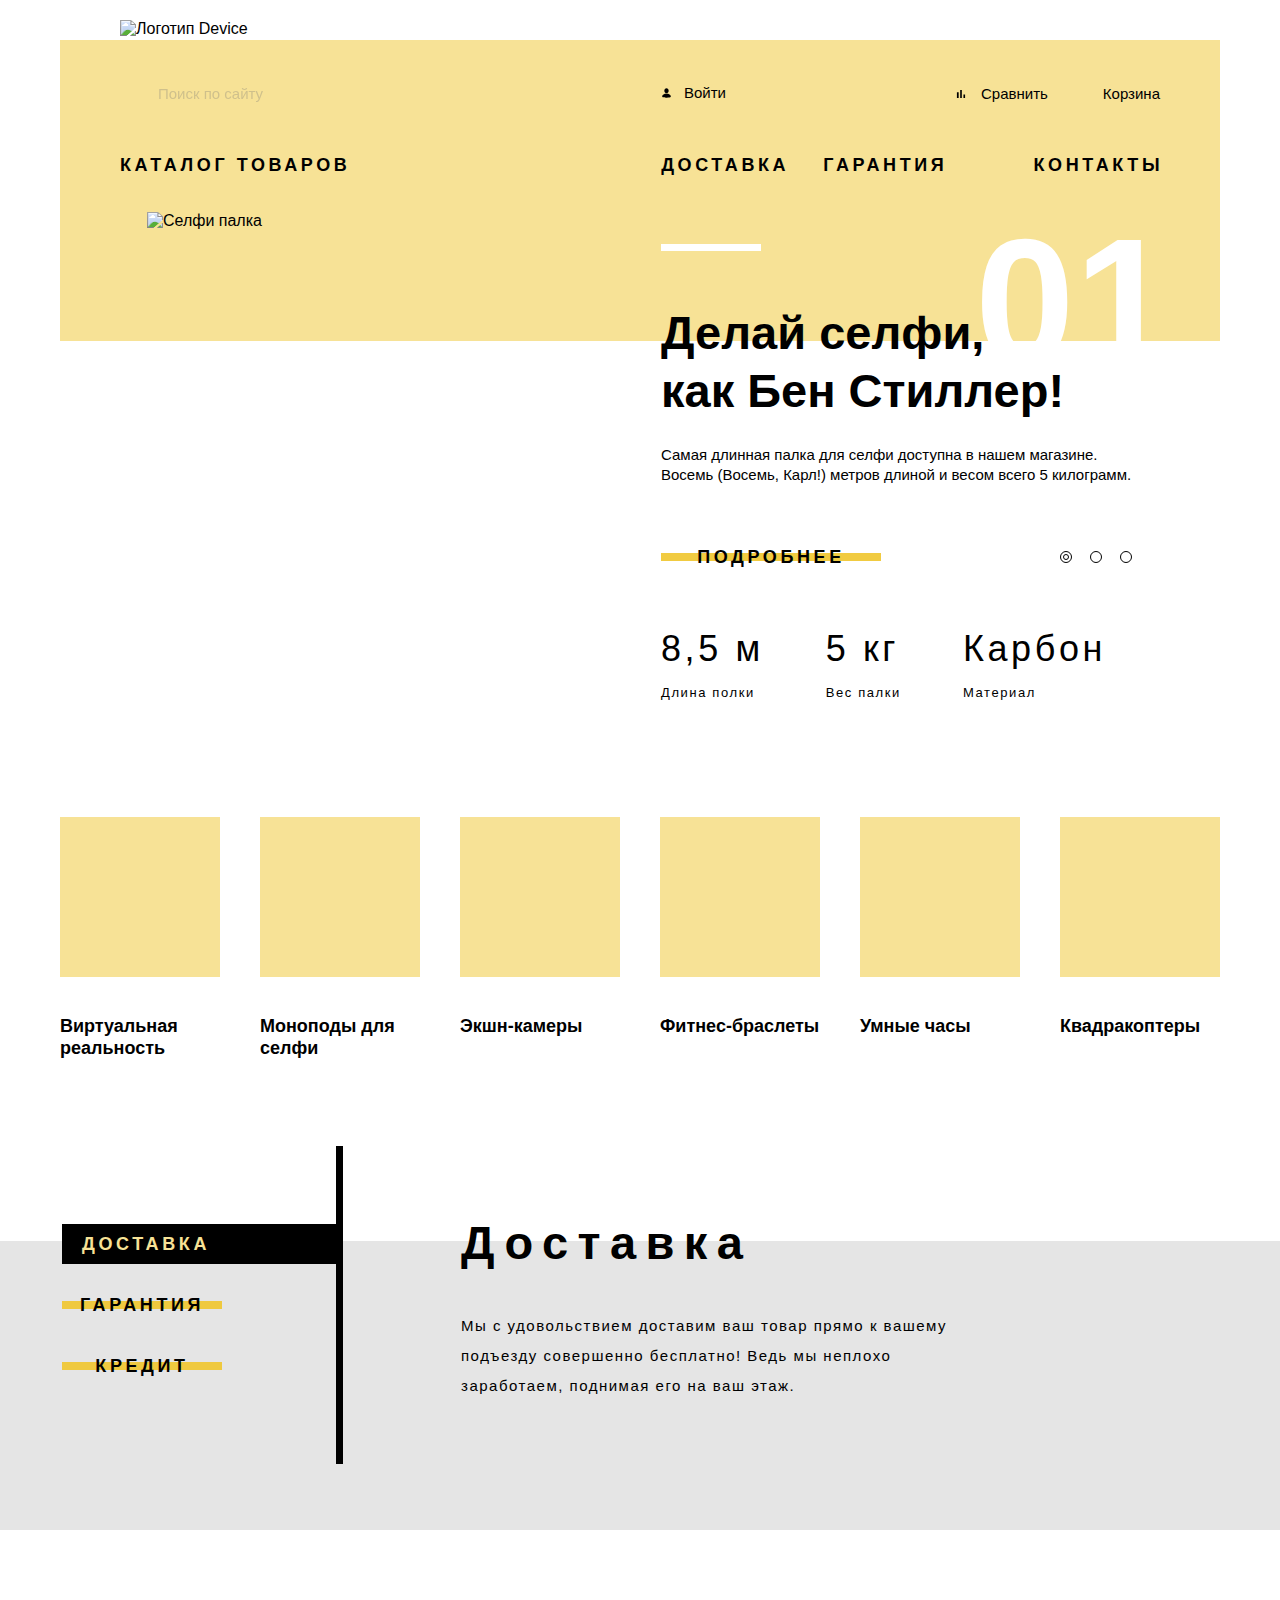
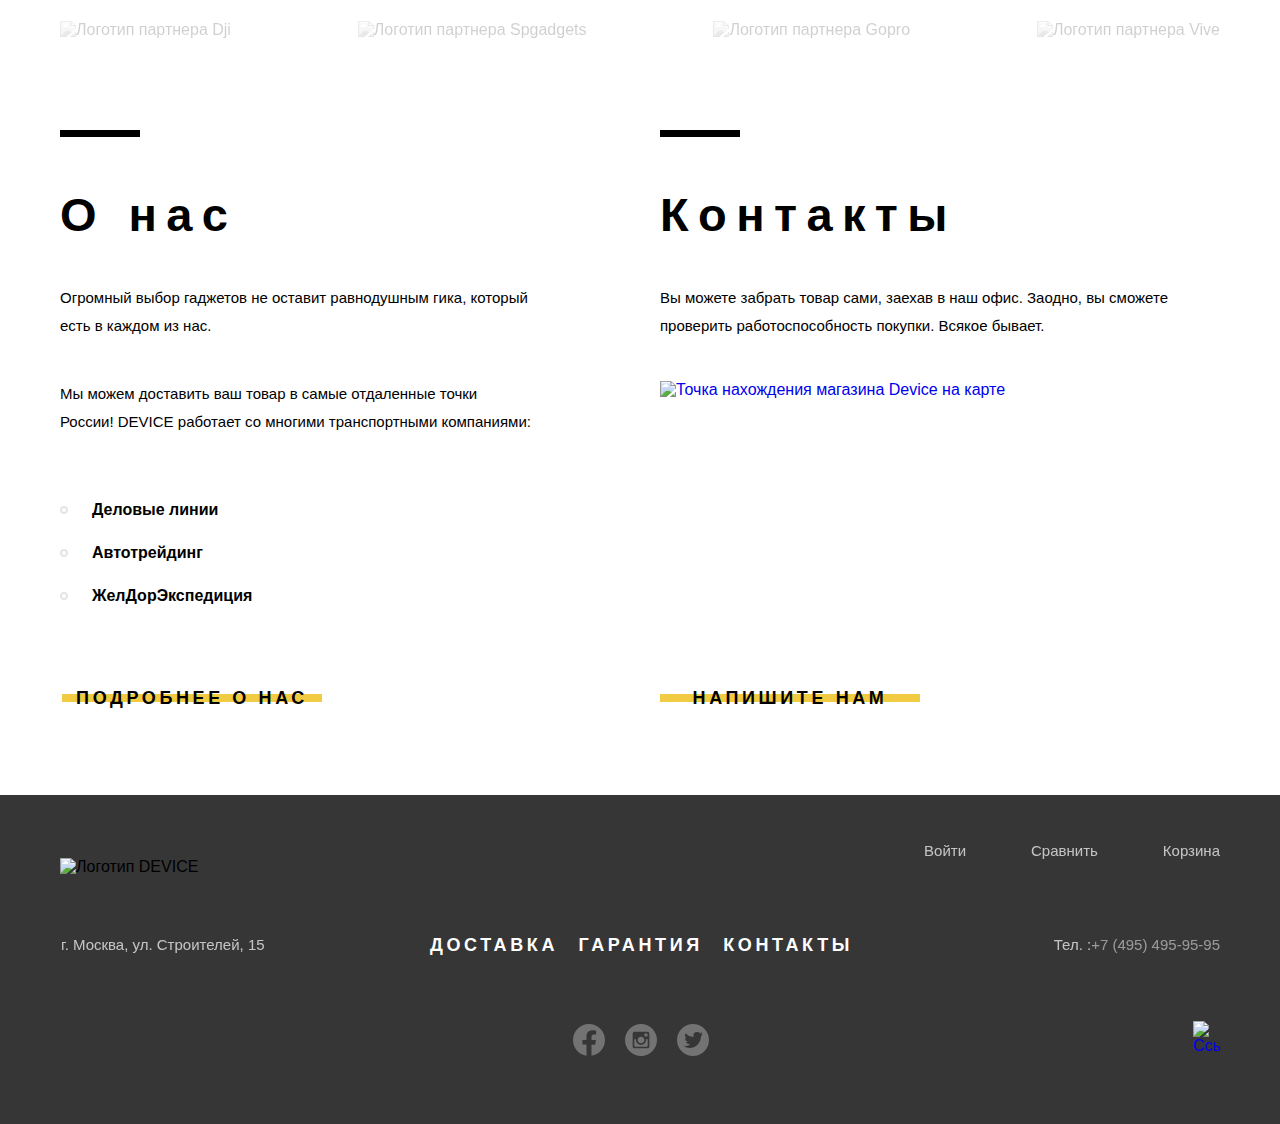
==== commit 7c36d48e: "слетели кнопки каиалога ..." ====
--- a/index.html
+++ b/index.html
@@ -10,16 +10,17 @@
   <link rel="manifest" href="manifest.webmanifest">
   <link href="css/normalize.css" rel="stylesheet">
   <link href="css/style.css" rel="stylesheet">
+  <script src="js/main.js"></script>
 </head>
 
 <body class="page-body">
   <div class="container">
     <header class="main-header">
-      <a href="index.html" class="main-header__logo"><img src="img/index/svg/logo_device.svg" width="163" height="35"
-          alt="Логотип Device"></a>
+      <a  class="main-header__logo logo"><img src="img/index/svg/logo_device.svg" width="163"
+          height="35" alt="Логотип Device"></a>
       <form class="search-form" action="https://echo.htmlacademy.ru/" method="get">
-        <input class="search-form__input" type="search" placeholder="Поиск по сайту">
-        <button class="search-form__button" type="submit">Найти</button>
+        <input class="search-form__input " type="search" name="search" placeholder="Поиск по сайту">
+        <button class="search-form__button button" type="submit">Найти</button>
       </form>
       <nav class="main-navigation">
 
@@ -71,14 +72,14 @@
         <!-- Этот заголовок будет скрыт в css -->
         <h2 class="visually-hidden"> Слайдер </h2>
         <ol class="main-slider__list list">
-          <li class="main-slider__item_active">
+          <li class="main-slider__item main-slider__item_active">
             <img class="slider__img" src="img/index/png/slider_1_selfi.png" width="384" height="486" alt="Селфи палка">
 
             <p class="main-slider__title">Делай селфи,<br> как Бен Стиллер!</p>
             <p class="main-slider__subtitle"> Самая длинная палка для селфи доступна в нашем магазине.<br>
               Восемь (Восемь, Карл!) метров длиной и весом всего 5 килограмм.</p>
             <a class="button-more button-link" href="catalog.html">Подробнее</a>
-            <dl class="item-specifications">
+            <dl class="item-specifications list">
               <dt class="item-specifications__subtitle">Длина полки</dt>
               <dd class="item-specifications__value">8,5 м</dd>
               <dt class="item-specifications__subtitle">Вес палки</dt>
@@ -122,10 +123,11 @@
             </div>
           </li>
         </ol>
-        <ul class="main-slider__button list">
-          <li class="button-left"><button type="button"></button></li>
-          <li class="button-center"><button type="button"></button></li>
-          <li class="button-right"><button type="button"></button></li>
+        <ul class="main-slider__buttons  list">
+          <li><button class="button-left button  main-slider__button main-slider__button-active" type="button"></button>
+          </li>
+          <li><button class="button-center button main-slider__button" type="button"></button></li>
+          <li><button class="button-right button main-slider__button" type="button"></button></li>
         </ul>
       </section>
       <section class="services">
@@ -172,32 +174,36 @@
       <div class="container">
         <aside class="features-buttons ">
           <ul class="features-buttons__list list">
-            <li><button class="features-buttons__item button-link" type="button">Доставка</button> </li>
-            <li><button class="features-buttons__item button-link" type="button">Гарантия</button></li>
-            <li><button class="features-buttons__item button-link" type="button">Кредит</button></li>
+            <li class=""><button class="features-buttons__item features-buttons__item-active button button-link"
+                type="button">Доставка</button> </li>
+            <li><button class="features-buttons__item button button-link" type="button">Гарантия</button></li>
+            <li><button class="features-buttons__item button button-link" type="button">Кредит</button></li>
           </ul>
         </aside>
         <ul class="features__list list">
-          <li class="features__item features__item-active ">
-            <h3 class="features__title"> Доставка</h3>
-            <p class="features__subtitle">Мы с удовольствием доставим ваш товар прямо к вашему
-              подъезду совершенно бесплатно! Ведь мы неплохо
-              заработаем, поднимая его на ваш этаж.</p>
-            <!-- <img src="img/index/svg/delivery.svg" width="136" height="164"> -->
+          <li class="features__item   features__item-active">
+            <div class="features__item-delivery">
+              <h3 class="features__title"> Доставка</h3>
+              <p class="features__subtitle ">Мы с удовольствием доставим ваш товар прямо к вашему
+                подъезду совершенно бесплатно! Ведь мы неплохо
+                заработаем, поднимая его на ваш этаж.</p>
+            </div>
+          </li>
+          <li class="features__item ">
+            <div class="features__item-warranty">
+              <h3 class="features__title"> Гарантия</h3>
+              <p class="features__subtitle">Если из-за возгорания купленного у нас товара у вас сгорит дом —
+                не переживайте, мы выдадим вам новый.
+                Товар, не дом, конечно же.</p>
+            </div>
           </li>
           <li class="features__item">
-            <h3 class="features__title"> Гарантия</h3>
-            <p class="features__subtitle">Если из-за возгорания купленного у нас товара у вас сгорит дом —
-              не переживайте, мы выдадим вам новый.
-              Товар, не дом, конечно же.</p>
-            <!-- <img src="img/index/svg/warranty.svg" width="171" height="195"> -->
-          </li>
-          <li class="features__item">
-            <h3 class="features__title"> Кредит</h3>
-            <p class="features__subtitle">Залезть в долговую яму стало проще! Кредитные консультанты
-              подберут для вас наиболее выгодные
-              условия кредита. Выгодные для нашего банка, разумеется.</p>
-            <!-- <img src="img/index/svg/credit.svg" width="156" height="188"> -->
+            <div class="features__item-credit ">
+              <h3 class="features__title"> Кредит</h3>
+              <p class="features__subtitle">Залезть в долговую яму стало проще! Кредитные консультанты
+                подберут для вас наиболее выгодные
+                условия кредита. Выгодные для нашего банка, разумеется.</p>
+            </div>
           </li>
         </ul>
       </div>
@@ -207,20 +213,20 @@
       <h2 class="visually-hidden">Логотипы партнеров магазина</h2>
       <ul class="partners__list list">
         <li>
-          <a href="blank.html"> <img class="partners__dji" src="img/index/jpeg/logo_1.jpg" width="260" height="100"
-              alt="Логотип партнера Dji"></a>
+          <a href="blank.html"> <img class="image partners__dji" src="img/index/jpeg/logo_1.jpg" width="260"
+              height="100" alt="Логотип партнера Dji"></a>
         </li>
         <li>
-          <a href="blank.html"><img class="partners__spgadgets" src="img/index/jpeg/logo_2.jpg" width="260" height="100"
-              alt="Логотип партнера Spgadgets"></a>
+          <a href="blank.html"><img class="image partners__spgadgets" src="img/index/jpeg/logo_2.jpg" width="260"
+              height="100" alt="Логотип партнера Spgadgets"></a>
         </li>
         <li>
-          <a href="blank.html"> <img class="partners__gopro" src="img/index/jpeg/logo_3.jpg" width="260" height="100"
-              alt="Логотип партнера Gopro"></a>
+          <a href="blank.html"> <img class="image partners__gopro" src="img/index/jpeg/logo_3.jpg" width="260"
+              height="100" alt="Логотип партнера Gopro"></a>
         </li>
         <li>
-          <a href="blank.html"><img class="partners__vive" src="img/index/jpeg/logo_4.jpg" width="260" height="100"
-              alt="Логотип партнера Vive"></a>
+          <a href="blank.html"><img class="image partners__vive" src="img/index/jpeg/logo_4.jpg" width="260"
+              height="100" alt="Логотип партнера Vive"></a>
         </li>
       </ul>
     </section>
@@ -228,7 +234,7 @@
       <!-- Заголовок будет скрыт  в css  -->
       <h2 class="visually-hidden"> Полезная информация </h2>
       <section class="about-us">
-        <h2 class="information__title">О нас</h2>
+        <h2 class="information__title ">О нас</h2>
         <p class="information__subtitle">Огромный выбор гаджетов не оставит равнодушным гика,
           который есть в каждом из нас.
         </p>
@@ -236,21 +242,21 @@
           Мы можем доставить ваш товар в самые отдаленные точки
           России! DEVICE работает со многими транспортными компаниями:
         </p>
-        <ul class="about-us__delivery-partners">
+        <ul class="about-us__delivery-partners list">
           <li class="about-us__item">Деловые линии</li>
           <li class="about-us__item">Автотрейдинг</li>
-          <li class="about-us__item"> ЖелДорЭкспедиция</li>
+          <li class="about-us__item">ЖелДорЭкспедиция</li>
         </ul>
         <a class="about-us__button button-link" href="index.html">Подробнее о нас </a>
       </section>
       <section class="contacts">
-        <h2 class="information__title ">Контакты</h2>
+        <h2 class="information__title">Контакты</h2>
         <p class="information__subtitle">Вы можете забрать товар сами, заехав в наш офис. Заодно, вы сможете
           проверить работоспособность покупки. Всякое бывает.</p>
         <a class="map-link"
           href="https://www.google.com/maps/place/ул.+Строителей,+15,+Москва,+119311/@55.687031,37.5274293,17z/data=!3m1!4b1!4m5!3m4!1s0x46b54cf65f5c8955:0x694710ccd55501e!8m2!3d55.687031!4d37.529618">
-          <img src="img/index/map.jpg" width="560" height="222" alt="Точка нахождения магазина Device на карте "></a>
-        <a class="contacts-button button-link" href="index.html">Напишите нам</a>
+          <img src="img/index/map.jpg" width="560" height="222" id="mapBig" alt="Точка нахождения магазина Device на карте "></a>
+        <a class="contacts-button button-link" id="writeUs" href="index.html">Напишите нам</a>
 
       </section>
     </section>
@@ -259,7 +265,7 @@
 
   <footer class="main-footer ">
     <div class="container">
-      <img class="main-footer__logo logo" src="img/index/svg/logo_device.svg" width="163" height="35"
+      <img class="main-footer__logo logo" src="img/index/svg/logo-device-yellow.svg" width="163" height="35"
         alt="Логотип DEVICE">
       <p class="main-footer__address ">г. Москва, ул. Строителей, 15 </p>
       <ul class="main-footer__navigation client-navigation list">
@@ -268,39 +274,66 @@
         <li><a class="client-navigation__item" href="index.html">контакты</a></li>
       </ul>
       <ul class="main-footer__social-buttons list">
-        <li class="main-footer__facebook"><a href="blank.html"></a></li>
-        <li class="main-footer__instagram"><a href="blank.html"></a></li>
-        <li class="main-footer__twitter"><a href="blank.html"></a></li>
+        <li><a class="main-footer__facebook" href="blank.html"></a></li>
+        <li><a class="main-footer__instagram" href="blank.html"></a></li>
+        <li><a class="main-footer__twitter" href="blank.html"></a></li>
       </ul>
       <ul class="main-footer__client-navigation client-button list">
-        <li class="login"><a class="main-footer__client-button" href="index.html">Войти</a></li>
-        <li class="compare"><a class="main-footer__client-button" href="catalog.html">Сравнить</a></li>
-        <li class="basket"><a class="main-footer__client-button" href="index.html">Корзина</a></li>
+        <li class="login"><a class="main-footer__client-button  main-footer__client-button__login"
+            href="index.html">Войти</a></li>
+        <li class="compare"><a class="main-footer__client-button main-footer__client-button__compare"
+            href="catalog.html">Сравнить</a></li>
+        <li class="basket"><a class="main-footer__client-button main-footer__client-button__basket"
+            href="index.html">Корзина</a></li>
       </ul>
       <p class="main-footer__contacts">Тел. :<a href="tel:+74954959595">+7 (495) 495-95-95</a></p>
-      <a class="logo-html-academy" href="https://htmlacademy.ru/intensive/htmlcss"><img
+      <a class="logo-html-academy logo" id="mapBig" href="https://htmlacademy.ru/intensive/htmlcss"><img
           src="img/index/svg/logo_html.svg" width="27" height="34" alt="Ссылка на курсы htmlacademy"></a>
     </div>
   </footer>
 
   </section>
-  <!--
-<section class="modal-write-us modal">
-  <h2 class="visually-hidden">Всплывающая форма </h2>
-  <form class="modal-write-us__login-form" action="#" method="post">
-    <div class="client__data">
-    <label class="modal-write-us__name" for="name">Ваше имя:</label>
-    <input id="name" placeholder="Имя Фамилия">
-    <label class="modal-write-us__email" for="email">Ваш e-mail:</label>
-    <input id="email" type="email" placeholder="email@example.com">
-    </div>
-    <div class="Client-text-mail">
-    <label class="modal-write-us__text" for="textMail">Текст письма: </label>
-    <textarea id="textMail" placeholder="В свободной форме"></textarea>
-    </div>
-    <button class="modal-write-us__button-send" type="button">Отправить</button>
-    <button class="modal-write-us__button-exit" type="button">Закрыть</button>
-  </form> -->
+
+  <section class="modal-write-us modal " id="modalWriteUs">
+    <h2 class="visually-hidden">Всплывающая форма </h2>
+
+
+    <form class="modal-write-us__login-form" action="https://echo.htmlacademy.ru/" method="post">
+
+      <div class="modal-name">
+
+        <div class="modal-input">
+          <label class="modal-write-us__name" for="name">Ваше имя:</label>
+          <input id="name" name="name" placeholder="Имя Фамилия">
+        </div>
+
+        <div class="modal-input">
+
+          <label class="modal-write-us__email" for="email">Ваш e-mail:</label>
+          <input  class="input-email" id="email" name="email" type="email" placeholder="email@example.com">
+
+        </div>
+
+      </div>
+      <div class="modal-text">
+
+        <label class="modal-write-us__text" for="textMail">Текст письма: </label>
+        <textarea class="textaria" id="textMail" placeholder="В свободной форме"></textarea>
+
+      </div>
+      </div>
+      <button class="modal-write-us__button-send button-link button" type="submit">Отправить</button>
+      <button class="modal-write-us__button-exit button" id="modalClose" type="button"></button>
+    </form>
+  </section>
+  <section class="modal-map list" id="modalMap">
+    <a
+      href="https://www.google.com/maps/place/ул.+Строителей,+15,+Москва,+119311/@55.687031,37.5274293,17z/data=!3m1!4b1!4m5!3m4!1s0x46b54cf65f5c8955:0x694710ccd55501e!8m2!3d55.687031!4d37.529618">
+
+      </a>
+      <button class="modal-map__button-exit button" type="button" id="modalMapClose" ></button>
+
+  </section>
 
 
 </body>
--- a/css/style.css
+++ b/css/style.css
@@ -36,11 +36,17 @@
   --basic-grey-light: #E5E5E5;
   --special-yellow: #F7E296;
   --special-green: #91C92F;
-  --special-yellow-dark: #f0c62ee8;
+  --special-yellow-dark: #F0C62EE8;
+  --footer-dash: #FFC600;
   --status: #F6DADA;
+  --pagination-color: #D9D9D9;
+  --modal-background-color: #F2F2F2;
+
+  --modal-background-color-hover: #EAEAEA;
   --button-background: rgba(238, 238, 238, 0.7);
   --common-Gilroy: "Gilroy", "Arial", "Verdana", sans-serif;
   --common-OpenSans: "Open Sans", "Arial", "Verdana", sans-serif;
+  --black-border: 2px solid var(--basic-black);
 }
 
 /* Убираем лишнее (Данные из учебника) */
@@ -94,6 +100,13 @@
   overflow: hidden;
 }
 
+.button {
+  border: none;
+  background-color: transparent;
+  padding: 0;
+  cursor: pointer;
+}
+
 /* Кнопки с перечеркиванием  */
 
 .button-link {
@@ -102,11 +115,35 @@
   font-size: 18px;
   letter-spacing: 0.2em;
   text-transform: uppercase;
+  justify-content: center;
   line-height: 22px;
-  display: flex;
+  display: inline-flex;
   min-height: 40px;
   line-height: 40px;
   position: relative;
+  z-index: 0;
+
+}
+
+.button-link::before {
+  content: "";
+  position: absolute;
+  left: 0;
+  top: 50%;
+  height: 8px;
+  transform: translateY(-50%);
+  width: 100%;
+  background-color: var(--special-yellow-dark);
+  z-index: -1;
+  transition: height 300ms;
+}
+
+.button-link:hover::before, .button-link:focus::before {
+  height: 100%;
+}
+
+.button-link:active {
+  color: var(--opacity-black)
 }
 
 /* Общие кнопки header/footer */
@@ -143,12 +180,12 @@
 .main-header {
   margin-top: 40px;
   position: relative;
-  padding: 44px 60px 53px 60px;
+  padding: 29px 60px 53px 60px;
   background-color: var(--special-yellow);
   grid-area: main-header;
   display: grid;
   grid-template-columns: auto auto;
-  grid-template-rows: 70px auto;
+  grid-template-rows: 85px auto;
   grid-template-areas: "search-form  main-navigation__list " "header-navigation  header-navigation";
 }
 
@@ -158,13 +195,64 @@
   margin-left: 60px;
 }
 
+.logo:hover {
+  opacity: 0.6;
+}
+
+.logo:active {
+  opacity: 0.3;
+}
+
 .search-form {
   grid-area: search-form;
-  max-width: 200px;
+
+  width: fit-content;
+  height: 50px;
+  display: flex;
+  position: relative;
+}
+
+.search-form::before {
+  content: url(../img/index/svg/logo_search.svg);
+  position: absolute;
+  left: 1px;
+  top: 50%;
+  transform: translateY(-50%);
+}
+
+.search-form__input {
+  padding-left: 38px;
+  background-color: transparent;
+  border: none;
+  border-bottom: 2px solid transparent;
+  border-top: 2px solid transparent;
+}
+
+.search-form__input:focus {
+  border-bottom: var(--black-border);
+  outline: none;
+}
+
+.search-form__input::placeholder {
+  font-size: 15px;
+  font-family: inherit;
+  opacity: 0.3;
+}
+
+.search-form__input:focus::placeholder {
+  opacity: 1;
 }
 
 .search-form__button {
   display: none;
+  border: var(--black-border);
+  font-size: 15px;
+  text-transform: uppercase;
+  padding: 8px 17px;
+}
+
+.search-form:focus-within .search-form__button, .search-form:hover .search-form__button {
+  display: block;
 }
 
 .main-navigation__list {
@@ -180,9 +268,19 @@
   grid-area: main-navigation__list;
   display: flex;
   flex-wrap: wrap;
+  align-items: center;
   max-width: 500px;
+  height: 50px;
   width: 100%;
   margin-left: auto;
+}
+
+.index-navigation__list li:hover {
+  opacity: 0.6;
+}
+
+.index-navigation__list li:active {
+  opacity: 0.2;
 }
 
 .catalog-navigation__list {
@@ -192,46 +290,33 @@
   max-width: 500px;
   width: 100%;
   margin-left: auto;
-  /* position: relative; */
-}
-
-.index-client__login {
+}
+
+.index-client-button__login {
+  display: flex;
+}
+
+.index-client-button__login::before {
+  content: url(../img/index/svg/icon_user.svg);
+  padding-top: 2px;
+  margin-right: 11px;
+}
+
+.catalog-client__login {
+  position: 20px;
+  margin-left: 10px;
   margin-right: auto;
-  padding-left: 5px;
-  position: absolute;
-}
-
-.index-client-button__login {
-  display: block;
-  padding-left: 20px;
-  width: 40px;
-}
-
-.index-client-button__login:hover {
-  opacity: 10%;
-}
-
-.index-client-button__login::before {
-  content: "";
-  position: absolute;
-  background-image: url(../img/index/svg/icon_user.svg);
-  width: 20px;
-  height: 18px;
-  left: 1px;
-  top: 4px;
-  background-repeat: no-repeat;
-}
-
-.catalog-client__login {
-  display: block;
-  width: 15px;
-  position: 20px;
-  margin-left: 26px;
-  margin-right: auto;
+}
+
+.catalog-client__login::before {
+  content: url(../img/index/svg/icon_user.svg);
+  top: 2px;
+  right: 11px;
+  position: relative;
 }
 
 .index-client-button__checkout {
-  margin-left: -30px;
+  margin-left: 30px;
 }
 
 .index-client__compare {
@@ -239,42 +324,21 @@
 }
 
 .index-client-button__compare {
-  margin-right: 11px;
-  display: block;
-  position: relative;
+  padding-left: 10px;
 }
 
 .index-client-button__compare::before {
-  content: "";
-  position: absolute;
-  background-repeat: no-repeat;
-  background-image: url(../img/index/svg/icon_compare.svg);
-  width: 10px;
-  height: 10px;
-  top: 7px;
-  left: -25px;
-}
-
-.index-client__basket {
-  display: block;
-  /* position: absolute; */
+  content: url(../img/index/svg/icon_compare.svg);
+  margin-right: 15px;
 }
 
 .index-client-button__basket {
-  margin-left: 54px;
-  position: relative;
-  width: 10px;
-  height: 10px;
+  margin-left: 43px;
 }
 
 .index-client-button__basket::before {
-  content: "";
-  background-image: url(../img/index/svg/icon_cart.svg);
-  width: 10px;
-  height: 10px;
-  position: absolute;
-  top: 5px;
-  left: -23px;
+  content: url(../img/index/svg/icon_cart.svg);
+  margin-right: 12px;
 }
 
 .catalog-client-button__checkout {
@@ -301,7 +365,7 @@
   color: var(--basic-black);
 }
 
-.client- .client-link {
+.client .client-link {
   font-family: var(--common-OpenSans);
   font-size: 15px;
   line-height: 20px;
@@ -330,6 +394,24 @@
   margin-right: auto;
 }
 
+.client-navigation__catalog:hover {
+  opacity: 0.6;
+}
+
+.client-navigation__catalog:active {
+  opacity: 0.3;
+}
+
+.client-navigation__catalog::after {
+  content: "";
+  background-image: url(../img/index/svg/icon_plus.svg);
+  width: 15px;
+  height: 15px;
+  margin-left: 16px;
+  margin-top: 1px;
+  position: relative;
+}
+
 .header-navigation {
   grid-area: header-navigation;
   display: flex;
@@ -338,6 +420,14 @@
 .header-navigation__item {
   display: flex;
   margin-right: auto;
+}
+
+.header-navigation__list a:hover {
+  opacity: 0.6;
+}
+
+.header-navigation__list a:active {
+  opacity: 0.3;
 }
 
 .header-navigation__list {
@@ -376,12 +466,22 @@
   padding-top: 31px;
 }
 
+.drop-down-directory a:hover {
+  opacity: 0.6;
+}
+
+.drop-down-directory a:active {
+  opacity: 0.3;
+}
+
 .header-navigation__item .drop-down-directory {
   display: none;
 }
 
 .header-navigation__item:hover .drop-down-directory {
   display: flex;
+  position: absolute;
+  z-index: 2;
 }
 
 .drop-down-directory__item {
@@ -401,25 +501,38 @@
 /* СЛАЙДЕР */
 
 .main-slider {
-  position: relative;
-}
-
-.main-slider__item_active {
+  overflow: hidden;
+  background-image: linear-gradient(to bottom, var(--special-yellow) 129px, var(--basic-white) 114px);
+  position: relative;
+  margin-top: -17px;
+}
+
+.main-slider__item {
   display: grid;
-  grid-template-columns: 1fr 478px;
+  position: relative;
+  grid-template-columns: 1fr 492px;
+  grid-template-rows: 200px 100px 62px 130px;
   grid-template-areas: "slider__img main-slider__title" "slider__img main-slider__subtitle" "slider__img button-more " "slider__img item-specifications";
-  width: 1024px;
-  margin: auto;
-  margin-top: -4px;
-  margin-bottom: 17px;
-}
-
-.main-slider__item {
-  display: none;
+  padding: 0 67px;
+  min-width: 1160px;
+  max-width: 1160px;
 }
 
 .main-slider__list {
-  background-image: linear-gradient(to bottom, var(--special-yellow) 114px, var(--basic-white) 114px);
+  counter-reset: slider-list;
+  display: flex;
+
+}
+
+.main-slider__list li::after {
+  counter-increment: slider-list;
+  content: "0" counter(slider-list);
+  position: absolute;
+  right: 46px;
+  font-size: 179px;
+  line-height: 1;
+  color: var(--basic-white);
+  font-weight: 800;
 }
 
 .main-slider__title {
@@ -429,16 +542,22 @@
   line-height: 58px;
   width: 431px;
   height: min-content;
-  margin-bottom: 15px;
-  margin-top: 80px;
-  margin-left: -13px;
+  margin-top: 92px;
+}
+
+.main-slider__title::before {
+  content: "";
+  width: 100px;
+  height: 7px;
+  background-color: var(--basic-white);
+  position: absolute;
+  top: 32px
 }
 
 .slider__img {
   grid-area: slider__img;
   margin-left: 20px;
-  margin-top: -13px;
-  position: absolute;
+  /* margin-top: -13px; */
 }
 
 .main-slider__subtitle {
@@ -446,50 +565,15 @@
   font-family: var(--common-OpenSans);
   font-size: 15px;
   line-height: 20px;
-  margin-top: 10px;
-  margin-bottom: 30px;
-  margin-left: -15px;
+  margin-top: 33px;
 }
 
 .button-more {
   grid-area: button-more;
-  margin-top: 20px;
-  margin-bottom: 20px;
-  margin-left: 30px;
-  position: relative;
-  z-index: 0;
   width: 220px;
-  height: 40px;
-}
-
-.button-more:active {
-  color: var(--opacity-black);
-}
-
-.button-more:before {
-  content: "";
-  display: block;
-  width: 220px;
-  height: 8px;
-  top: 15px;
-  left: -42px;
-  z-index: -1;
-  align-content: center;
-  background-color: #F0C52E;
-  position: absolute;
-}
-
-.button-more:hover:before {
-  background-color: var(--special-yellow-dark);
-  width: 220px;
-  height: 40px;
-  z-index: -1;
-  left: -42px;
-  top: 0;
-}
-
-.button-more:hover:active:before.button-more {
-  color: #91C92F;
+  align-self: center;
+  margin-top: 28px;
+  margin-left: px;
 }
 
 .item-specifications {
@@ -498,15 +582,26 @@
   display: grid;
   grid-template-columns: repeat(3, auto);
   grid-template-rows: repeat(2, auto);
-  margin-left: -17px;
-  column-gap: 8px;
+  column-gap: 15px;
+  margin-top: 39px;
+/* margin-bottom: 20px; */
+  /* margin-left: -10px; */
+}
+
+.item-specifications__subtitle+
+.item-specifications__value{
+  /* padding-left: 10px; */
+  letter-spacing: 0.1em;
+  padding: 0;
 }
 
 .item-specifications__subtitle {
   font-size: 13px;
   line-height: 15px;
   grid-row: 2/2;
-  margin-top: 0;
+  margin-top: -5px;
+  padding: 0;
+  /* position: absolute; */
 }
 
 .item-specifications__value {
@@ -520,15 +615,37 @@
   justify-content: space-between;
 }
 
+.main-slider__buttons {
+  display: flex;
+  right:70px;
+  top: 339px;
+  position: absolute;
+}
+
 .main-slider__button {
-  display: flex;
-  position: absolute;
-  right: 70px;
-  top: 320px;
-}
-
-.main-slider__button :not(.button-right) {
-  padding-right: 18px;
+
+  background-color: transparent;
+  width: 12px;
+  height: 12px;
+  border-radius: 50%;
+  border: 1px solid var(--basic-black);
+  position: relative;
+  display: flex;
+  justify-content: center;
+  align-items: center;
+}
+
+.main-slider__button-active::after {
+  content: "";
+  border: 1px solid var(--basic-black);
+  border-radius: 50%;
+  width: 6px;
+  height: 6px;
+  position: absolute;
+}
+
+.main-slider__buttons li {
+  margin-right: 18px;
 }
 
 /* section SERVICES */
@@ -539,10 +656,7 @@
   line-height: 22px;
   display: flex;
   justify-content: space-between;
-  margin-top: 100px;
-}
-
-.services-list {
+  margin-top: 113px;
   --item-width: 160px;
   padding-bottom: 40px;
 }
@@ -559,14 +673,20 @@
   margin-top: 38px;
 }
 
-.services-list__link::before {
+.services-list__link::before, .services-list__link::after {
   content: "";
   position: absolute;
   top: 0;
   left: 0;
   width: var(--item-width);
   height: var(--item-width);
+}
+
+.services-list__link::before {
   background-color: var(--special-yellow);
+}
+
+.services-list__link::after {
   background-position: center;
   background-repeat: no-repeat;
 }
@@ -579,72 +699,58 @@
   background-color: var(--special-yellow-dark);
 }
 
-
-.services-list__link-vr::before {
+.services-list__link:active::after {
+  opacity: 0.3;
+}
+
+.services-list__link-vr::after {
   background-image: url(../img/index/svg/vr.svg);
 }
 
-.services-list__link-mobile::before {
+.services-list__link-mobile::after {
   background-image: url(../img/index/svg/mobile.svg);
 }
 
-.services-list__link-actioncam::before {
+.services-list__link-actioncam::after {
   background-image: url(../img/index/svg/actioncam.svg);
 }
 
-.services-list__link-puls::before {
+.services-list__link-puls::after {
   background-image: url(../img/index/svg/puls.svg);
 }
 
-.services-list__link-watch::before {
+.services-list__link-watch::after {
   background-image: url(../img/index/svg/watch.svg);
 }
 
-.services-list__link-copter::before {
+.services-list__link-copter::after {
   background-image: url(../img/index/svg/copter.svg);
 }
 
 /* section features-button*/
 
 .features-buttons__item {
-  border: none;
-  background-color: transparent;
-}
-
-.features-buttons__list {
-  position: relative;
-  z-index: 0;
-}
-
-.features-buttons__item::before {
-  content: "";
-  background-color: var(--special-yellow-dark);
-  z-index: -1;
-  width: 100%;
-  height: 8px;
-  z-index: -1;
-  top: 16px;
-  position: absolute;
+  width: 160px;
 }
 
 /* РАЗДЕЛ features */
 
 .features {
-  background-color: var(--basic-grey-light);
-}
-
-.features {
-  background-image: linear-gradient(to bottom, var(--basic-white) 103px, var(--basic-grey-light) 103px);
+  background-image: linear-gradient(to bottom, var(--basic-white) 100px, var(--basic-grey-light) 100px);
 }
 
 .features .container {
   display: grid;
-  grid-template-columns: 1fr;
+  grid-template-columns: 283px 1fr;
   grid-template-rows: 1fr;
   grid-template-areas: "features-buttons__list features__item-active ";
   margin-top: 42px;
   padding-right: 300px;
-  column-gap: 207px;
+  /* column-gap: 180px; */
+}
+.features__list{
+  padding-left: 118px;
+  /* padding-top: -2px; */
 }
 
 .features__item {
@@ -653,21 +759,51 @@
 
 .features__item-active {
   display: block;
-  margin-left: 50px;
+  /* margin-left: 50px; */
+  max-width: 600px;
+  position: relative;
 }
 
 .features-buttons__list {
   display: grid;
   grid-area: features-buttons__list;
-  grid-row-gap: 15px;
-  margin-top: 80px;
-  margin-left: 10px;
-}
-
-.features-buttons__list li {
-  display: grid;
-  justify-content: center;
-}
+  grid-template-columns: 1fr;
+  justify-content: start;
+  grid-row-gap: 21px;
+  margin-top: 83px;
+  margin-left: 2px;
+  position: relative;
+  padding-right: 7px;
+}
+
+.features-buttons__list::after {
+  content: "";
+  width: 7px;
+  height: calc(100% + 78px*2);
+  right: 0;
+  top: -78px;
+  display: block;
+  background-color: var(--basic-black);
+  position: absolute;
+}
+
+
+.features-buttons__item{
+  width: 160px;
+  padding:0 5px;
+}
+
+.features-buttons__item-active{
+width: 100%;
+background-color: var(--basic-black);
+color: var(--special-yellow);
+padding-right: 111px;
+}
+
+.features-buttons__item-active::before{
+content: none;
+}
+
 
 .features__title {
   font-size: 47px;
@@ -675,7 +811,6 @@
   line-height: 58px;
   grid-area: features__title;
   margin-top: 73px;
-  margin-left: -5px;
 }
 
 .features__subtitle {
@@ -684,8 +819,29 @@
   line-height: 30px;
   letter-spacing: 0.1em;
   grid-area: features__subtitle;
-  margin: -6px 0 129px -5px;
+  margin: -8px 0 129px 0px;
   width: 495px;
+}
+
+.features__item-delivery::after {
+  content: url(../img/index/svg/delivery.svg);
+  position: absolute;
+  right: -263px;
+  top: -3px;
+}
+
+.features__item-warranty::after {
+  content: url(../img/index/svg/warranty.svg);
+  position: absolute;
+  right: -263px;
+  top: -3px;
+}
+
+.features__item-credit::after {
+  content: url(../img/index/svg/credit.svg);
+  position: absolute;
+  right: -263px;
+  top: -3px;
 }
 
 /* PARTNERS */
@@ -694,7 +850,17 @@
   display: flex;
   justify-content: space-between;
   margin-top: 90px;
-  margin-bottom: 45px;
+  margin-bottom: 95px;
+}
+
+.partners__list a {
+  transition: filter 300ms;
+  display: block;
+  filter: opacity(0.2) grayscale(1);
+}
+
+.partners__list a:hover, .partners__list a:focus {
+  filter: opacity(1) grayscale(0)
 }
 
 /* INFORMATION */
@@ -707,7 +873,7 @@
   margin-top: 90px;
   padding-top: 13px;
   column-gap: 127px;
-  margin-bottom: 78px;
+  margin-bottom: 75px;
 }
 
 .about-us {
@@ -718,7 +884,7 @@
 
 .about-us__button {
   margin-top: auto;
-  margin-left: 23px;
+  margin-left:2px;
   max-width: 260px;
 }
 
@@ -729,12 +895,12 @@
 }
 
 .map-link {
-  margin-top: 17px;
+  margin-top: 16px;
 }
 
 .contacts-button {
   margin-top: auto;
-  margin-left: 42px;
+  /* margin-left: 0px; */
   max-width: 260px;
 }
 
@@ -744,6 +910,16 @@
   line-height: 58px;
   letter-spacing: 0.2em;
   margin-bottom: 25px;
+  position: relative;
+}
+
+.information__title::before {
+  content: "";
+  background-color: var(--basic-black);
+  width: 80px;
+  height: 7px;
+  position: absolute;
+  top: -56px;
 }
 
 .information__subtitle {
@@ -755,7 +931,9 @@
 
 .about-us__delivery-partners {
   margin-top: 35px;
-  margin-bottom: 53px
+  margin-bottom: 53px;
+  margin-left: 32px;
+
 }
 
 .about-us__delivery-partners li {
@@ -763,21 +941,34 @@
   font-size: 16px;
   line-height: 28px;
   margin-bottom: 15px;
-  margin-left: -6px;
-}
-
+  position: relative;
+  align-items: center;
+
+display: flex;
+}
+
+.about-us__delivery-partners li::before{
+  content: "";
+  border: 2px solid var(--basic-grey-light) ;
+  width: 8px;
+  height: 8px;
+  border-radius: 50%;
+  position: absolute;
+left:-32px;
+}
 /* FOOTER */
 
 .main-footer {
   background-color: var(--basic-dark);
   display: grid;
   align-content: center;
+  margin-top: 2px;
 }
 
 .main-footer .container {
   display: grid;
   grid-template-columns: repeat(3, auto);
-  grid-template-rows: 68px 68px 77px;
+  grid-template-rows: 70px 68px 81px;
   grid-template-areas: ". main-footer__client-navigation main-footer__client-navigation " "main-footer__address  main-footer__navigation main-footer__contacts " ". main-footer__social-buttons logo-html-academy";
   padding: 46px 20px 64px 20px;
   align-items: center;
@@ -789,17 +980,25 @@
   display: flex;
   align-self: flex-start;
   justify-content: flex-end;
-  margin-top: 10px
+  margin-top: 12px
+}
+
+.main-footer__client-button:hover {
+  opacity: 1;
+}
+
+.main-footer__client-button:active {
+  opacity: 0.3;
 }
 
 .client-logout {
   margin-left: -40px;
 }
 
-.main-footer__client-navigation li :not(.basket) {
+.main-footer__client-navigation li {
   display: flex;
   margin-left: 65px;
-  margin-top: -10px;
+  margin-top: -12px;
 }
 
 .main-footer__address {
@@ -807,6 +1006,7 @@
   grid-area: main-footer__address;
   width: fit-content;
   margin-left: -13px;
+  display: grid;
 }
 
 .main-footer__navigation {
@@ -817,20 +1017,75 @@
   width: 423px;
 }
 
+.main-footer__navigation li:hover {
+  opacity: 0.6;
+}
+
+.main-footer__navigation li:active {
+  opacity: 0.3;
+}
+
 .main-footer__contacts {
   grid-area: main-footer__contacts;
   display: flex;
   justify-content: flex-end;
+  align-content: flex-end;
 }
 
 .main-footer__social-buttons {
   grid-area: main-footer__social-buttons;
+  display: flex;
+  margin-left: 208px;
+  justify-content: space-between;
+  align-self: flex-end;
+  max-width: 136px;
+  position: relative;
+}
+
+.main-footer__social-buttons a{
+  opacity: 0.3;
+}
+
+.main-footer__social-buttons a:hover {
+  opacity: 0.6;
+}
+
+.main-footer__social-buttons a:active {
+  opacity: 0.1;
+}
+
+.main-footer__social-buttons::before {
+  content: url(../img/index/svg/Rectangle-yellow.svg);
+  right: 571px;
+  top: 3px;
+  position: absolute;
+
+}
+.client-login{
+  margin-right: -42px;
+}
+
+.client-login::before {
+  content: url(../img/index/svg/icon-user-yellow.svg);
+  margin-right: 12px;
+}
+
+.main-footer__facebook {
+  content: url(../img/index/svg/facebook.svg);
+}
+
+.main-footer__instagram {
+  content: url(../img/index/svg/icon_instagram.svg);
+}
+
+.main-footer__twitter {
+  content: url(../img/index/svg/icon_twitter.svg);
 }
 
 .main-footer__contacts, .main-footer__contacts>a {
   font-family: var(--common-OpenSans);
   color: var(--basic-white);
-  opacity: 70%;
+  opacity: 0.7;
   font-size: 15px;
   line-height: 20px;
 }
@@ -845,7 +1100,7 @@
 
 .main-footer__address {
   font-family: var(--common-OpenSans);
-  opacity: 70%;
+  opacity: 0.7;
   font-weight: 300;
   font-size: 15px;
   line-height: 20px;
@@ -855,6 +1110,25 @@
 
 .main-footer__client-button {
   opacity: 70%;
+  position: relative;
+}
+
+.main-footer__client-button__login::before {
+  content: url(../img/index/svg/icon-user-yellow.svg);
+  position: absolute;
+  left: -20px;
+}
+
+.main-footer__client-button__compare::before {
+  content: url(../img/index/svg/icon-compare-yellow.svg);
+  position: absolute;
+  left: -22px;
+}
+
+.main-footer__client-button__basket::before {
+  content: url(../img/index/svg/icon-basket-yellow.svg);
+  position: absolute;
+  left: -22px;
 }
 
 .logo-html-academy {
@@ -862,38 +1136,140 @@
   display: flex;
   justify-content: flex-end;
   align-self: flex-end;
+  padding-bottom: 5px;
 }
 
 /*------- Модальное окно "Напишите нам "------- */
 
 .modal {
+  opacity: 0;
+  visibility: hidden;
   position: fixed;
-  top: 50%;
-  left: 31%;
-  bottom: 50%;
-  right: 40%;
-  right: auto;
-  display: inline-block;
+  top: 0;
+  left: 0;
+  right: 0;
+  bottom: 0;
+  margin: auto;
+  width: 960px;
+  height: 560px;
+  transition: hidden 300ms, visibility 300ms linear;
+}
+
+.modal.visible {
+  opacity: 1;
+  visibility: visible;
 }
 
 .modal-write-us__login-form {
-  display: grid;
-  grid-template-columns: 1fr 1fr;
-  grid-auto-rows: repeat(auto, 2);
-  grid-template-areas: "client__data client__data" "Client-text-mail Client-text-mail";
   box-shadow: 0px 20px 40px rgba(0, 0, 0, 0.4);
   background-color: var(--basic-white);
-  padding: 50px;
-  min-height: 550px;
-  min-width: 960px;
-}
-
-.client__data {
-  grid-area: client__data;
-}
-
-.Client-text-mail {
-  grid-area: Client-text-mail;
+  padding: 92px 100px 69px 100px;
+}
+
+.modal-name {
+  display: flex;
+  justify-content: space-between;
+}
+
+.modal-input {
+  display: flex;
+  flex-direction: column;
+  width: calc(50% - 20px);
+  margin-bottom: 16px;
+
+}
+
+.modal-input input {
+  background-color: var(--modal-background-color);
+  height: 50px;
+  border: 2px solid transparent;
+  padding-left: 20px;
+}
+
+.textaria {
+  width: 100%;
+  height: 167px;
+  background-color: var(--modal-background-color);
+  border: 2px solid transparent;
+  padding-top: 16px;
+  resize: none;
+  padding-left: 20px;
+}
+
+.modal-input input:focus:invalid {
+  background-color:var(--status);
+  color: inherit;
+}
+
+.modal-input input:hover, .textaria:hover {
+  background-color: var(--modal-background-color-hover);
+}
+
+.modal-input input:focus, .modal-text .textaria:focus {
+  background-color: transparent;
+  border: 2px solid var(--special-yellow);
+  outline: none;
+}
+
+.modal-input input::placeholder, .textaria::placeholder {
+  font-family: var(--common-OpenSans);
+  border: 2px solid transparent;
+}
+
+.modal-name label, .modal-write-us__text {
+  margin-bottom: 10px;
+  font-weight: 800;
+  font-size: 18px;
+  line-height: 22px;
+}
+
+.modal-write-us__text {
+  display: block;
+  margin-bottom: 10px;
+}
+
+.modal-text {
+  margin-top: 16px;
+  margin-bottom: 27px;
+}
+
+.modal-write-us__button-send {
+  margin-top: 54px;
+  display: block;
+  width: 200px;
+}
+
+.modal-write-us__button-exit {
+  position: absolute;
+  right: 20px;
+  top: 20px;
+  background-color: var(--special-yellow-dark);
+  width: 55px;
+  height: 55px;
+  border-radius: 50%;
+  outline: none;
+  display: flex;
+  align-items: center;
+  justify-content: center;
+  opacity: 0.5;
+}
+
+.modal-write-us__button-exit:after
+ {
+  content: url(../img/index/svg/icon_cross.svg);
+  position: relative;
+  height: 20px;
+  width: 20px;
+  opacity: 0.5;
+}
+
+.modal-write-us__button-exit:hover,
+ .modal-write-us__button-exit:after {
+  opacity: 1;
+}
+
+.modal-write-us__button-exit:active {
+  opacity: 0.3;
 }
 
 /* Страница catalog.html */
@@ -935,15 +1311,47 @@
   font-family: var(--common-OpenSans);
   font-size: 14px;
   line-height: 19px;
-  opacity: 100%;
+  opacity: 1;
   color: var(--basic-black);
   display: flex;
   padding-top: -5px;
 }
 
+.crumbs-links li:hover {
+  opacity: 0.3;
+}
+
+.crumbs-links li:focus {
+  opacity: 0.6;
+}
+
+.crumbs-links li:active {
+  opacity: 0.1;
+}
+
+.less li:not(:first-child)::before {
+  content: url(../img/catalog/svg/less.svg);
+  right: 10px;
+  bottom: 1px;
+  position: relative;
+}
+
 .crumbs-link__item {
-  opacity: 30%;
+  opacity: 0.3;
   margin-right: 30px;
+  color: var(--basic-black);
+}
+
+.crumbs-link__item a {
+  color: var(--basic-black)
+}
+
+.crumbs-link__item a:hover {
+  opacity: 0.6;
+}
+
+.crumbs-link__item a:active {
+  opacity: 1;
 }
 
 .crumbs-link_activated {
@@ -968,6 +1376,11 @@
   margin-right: calc(100% - var(--products-width) - 110px);
   margin-left: 47px;
   padding: 25px;
+  position: relative;
+}
+
+.rectangle {
+  margin-left: 230px;
 }
 
 .filter-title {
@@ -979,7 +1392,7 @@
   text-transform: uppercase;
   padding: 25px 0 25px calc(100% - var(--filter-width) + 60px);
   text-align: center;
-  margin-bottom: 90px;
+  margin-bottom: 70px;
   padding-right: 193px;
 }
 
@@ -988,29 +1401,43 @@
   font-size: 14px;
   line-height: 17px;
   letter-spacing: 0.1em;
-  margin-bottom: 23px;
-}
+  margin-bottom: 12px;
+  border-top: 2px solid var(--basic-black);
+  display: block;
+  width: 78%;
+  padding-top: 14px;
+  padding-bottom: 14px;
+}
+.filter-color-padding{
+  margin-bottom: 11px;
+}
+
 
 .filter__cost {
-  margin-bottom: 65px;
+  margin-bottom: 50px;
 }
 
 .filter__form {
   width: var(--filter-width);
   margin-left: auto;
-  padding-left: 45px;
+  padding-left: 47px;
+  /* margin-right: -5px; */
 }
 
 .filter__buttons {
-  margin-left: 45px;
+  margin-left: 12px;
+  margin-top:5px;
+  width: 200px;
 }
 
 .filter-list li {
-  margin-bottom: 20px;
-}
+  margin-bottom: 12px;
+  position:relative;
+}
+
 
 .filter-list {
-  margin-bottom: 45px;
+  margin-bottom: 26px;
 }
 
 .filter__form>fieldset {
@@ -1021,12 +1448,15 @@
   font-family: var(--common-OpenSans);
   font-size: 14px;
   line-height: 19px;
+  /* margin-bottom: 1px; */
 }
 
 .filter-radio {
   font-family: var(--common-OpenSans);
   font-size: 14px;
   line-height: 19px;
+  /* margin-top: 10px; */
+  /* margin-bottom: 10px; */
 }
 
 /* раздел товаров */
@@ -1060,6 +1490,10 @@
   row-gap: 33px;
 }
 
+.product__option a {
+  color: var(--basic-black);
+}
+
 .products-name {
   font-weight: 800;
   font-size: 18px;
@@ -1077,6 +1511,18 @@
 
 .products-list__comparison {
   font-family: var(--common-OpenSans);
+  font-weight: 300;
+  opacity: 0.5;
+  outline: none;
+  /* margin-top: 10px; */
+}
+
+.products-list__comparison:hover {
+  opacity: 1;
+}
+
+.products-list__comparison:active {
+  opacity: 0.2;
 }
 
 .products-list__item {
@@ -1086,6 +1532,16 @@
 .container__item {
   position: relative;
   display: grid;
+}
+
+.container__item-new::after{
+  content: url(../img/catalog/svg/new.svg);
+  width: 30px;
+  height: 30px;
+  position: absolute;
+  top:30px;
+  right: 60px;
+  z-index: 2;
 }
 
 .product-buttons {
@@ -1093,59 +1549,100 @@
   display: grid;
   align-content: center;
   justify-content: center;
-  width: 100%;
-  height: 100%;
+row-gap: 20px;
+/* padding-top: -10px; */
+  /* margin-left: -3px; */
+/* top:15px; */
+/* left: -2px; */
+/* margin-bottom: 20px; */
+/* padding-left:- 17%; */
+   width:100%;
+  height:100%;
   opacity: 0;
-}
-
-.products-list__button {
-  padding-left: 17%;
-}
+  transition: opacity 300ms, visibility 300ms linear;
+}
+
+
 
 .product-buttons:hover {
   background: var(--button-background);
-  opacity: 100%;
-}
-
-.products-list__button:hover {
+  opacity: 1;
+}
+
+ .products-list__button:hover {
   background-color: var(--special-yellow-dark);
-}
+
+ }
 
 .products-pages {
   background-color: var(--basic-grey-light);
-  display: flex;
+  display: grid;
+  grid-template-columns: 120px 1fr 120px;
+  grid-template-rows: 70px;
+  grid-template-areas: "products-page__link-back product-page__items products-page__link-next";
   margin-right: calc(100% - var(--products-width) - 100px);
   margin-left: 72px;
-  padding: 25px 0;
   margin-bottom: 76px;
   margin-top: -15px;
+  align-items: center;
+  position: relative;
 }
 
 .product__option {
   display: grid;
   grid-template-columns: 243px 130px;
-  margin-top: 30px;
+  margin-top: 28px;
 }
 
 .product-page__items {
-  display: flex;
-  margin-left: auto;
+  grid-area: product-page__items;
+  display: grid;
+  grid-template-columns: repeat(3, 20px);
+  grid-template-rows: 1fr;
+  column-gap: 20px;
+  justify-content: center;
+  justify-items: center;
 }
 
 .product-page__item {
   margin-left: 30px;
 }
+.product-page__item a{
+  color: var(--basic-black);
+}
 
 .products-page__link-back {
-  justify-content: flex-start;
+  grid-area: products-page__link-back;
   padding-left: 30px;
-  align-items: flex-end;
+  align-items: center;
+}
+
+.products-page__link-back:hover {
+  background-color: var(--pagination-color);
+  align-content: center;
+  height: 100%;
+  display: grid;
+  width: 100%;
 }
 
 .products-page__link-next {
+  grid-area: products-page__link-next;
   padding-right: 30px;
   padding-left: 25px;
   margin-left: auto;
+}
+
+.products-page__link-next:active .span-opacity {
+  opacity: 0.3;
+}
+
+.products-page__link-next:hover {
+  content: "";
+  background-color: var(--pagination-color);
+  align-content: center;
+  height: 100%;
+  display: grid;
+  width: 100%;
 }
 
 .products-pages>a:visited {
@@ -1158,16 +1655,16 @@
   line-height: 20px;
   letter-spacing: 0.1em;
   text-transform: uppercase;
-  opacity: 100%;
+  opacity: 1;
 }
 
 .product-page__item {
-  opacity: 30%;
+  opacity: 0.3;
   color: var(--basic-black);
 }
 
 .products-page_active {
-  opacity: 100%;
+  opacity: 1;
 }
 
 .products-page__link-back, .products-page__link-next {
@@ -1177,3 +1674,141 @@
   letter-spacing: 0.1em;
   text-transform: uppercase;
 }
+
+.modal-map {
+    opacity: 0;
+    visibility: hidden;
+    position: fixed;
+    top: 0;
+    left: 0;
+    right: 0;
+    bottom: 0;
+    margin: auto;
+    display: flex;
+    width: 960px;
+    height: 563px;
+    background-image: url(../img/index/jpeg/map-big.jpg);
+    box-shadow: 0 10px 20px rgba(0, 0, 0, 0.4);
+    transition: opacity 300ms, visibility 300ms linear;
+  }
+
+  .modal-map.visible {
+    opacity: 1;
+    visibility: visible;
+  }
+  .modal-map__button-exit {
+    position: absolute;
+    right: 20px;
+    top: 20px;
+    background-color: var(--special-yellow-dark);
+    width: 55px;
+    height: 55px;
+    border-radius: 50%;
+    outline: none;
+    display: flex;
+    align-items: center;
+    justify-content: center;
+    opacity: 0.5;
+  }
+
+  .modal-map__button-exit:after {
+    content: url(../img/index/svg/icon_cross.svg);
+    position: relative;
+    height: 20px;
+    width: 20px;
+    opacity: 0.5;
+  }
+  .modal-map__button-exit:hover,
+  .modal-map__button-exit:after{
+opacity: 1;
+  }
+  .modal-map__button-exit:active{
+    opacity: 0.3;
+  }
+
+
+  /* ------------checkbox------------- */
+  .custom-checkbox {
+    position: absolute;
+    z-index: -1;
+    opacity: 0;
+    top:0;
+    left:0;
+    /* margin-top: 54px; */
+  }
+
+  .custom-checkbox+label {
+    display: flex;
+    align-items: center;
+    user-select: none;
+    border: 1px solid transparent;
+  }
+  .custom-checkbox+label::before {
+    content: "";
+    display: flex;
+    width: 24px;
+    height: 24px;
+
+    border: 2px solid var(--basic-black);
+    border-radius: 2px;
+    margin-right: 18px;
+    margin-top: 1px;
+
+  }
+  .custom-checkbox:checked+label::before {
+    content: url(../img/catalog/svg/img-checked.svg);
+    display: flex;
+    align-items: center;
+    justify-content:center;
+  }
+  .custom-checkbox+label:hover  {
+    opacity:0.1;
+  }
+/* ------radio------- */
+
+
+
+
+
+.custom-radio {
+	position: absolute;
+	z-index: -1;
+	opacity: 0;
+	margin: 15px 0 0 9px;
+}
+
+.filter-radio li{
+margin-bottom: 22px;
+
+}
+.custom-radio+ label {
+	position: relative;
+	padding: 0 0 0 40px;
+	cursor: pointer;
+}
+.custom-radio + label:before {
+	content: "";
+	position: absolute;
+	top: -2px;
+	left: 0;
+	width: 24px;
+	height: 24px;
+	border: 2px solid var(--basic-black);
+	border-radius: 50%;
+
+
+}
+.custom-radio+ label:after {
+	content: "";
+	position: absolute;
+	top: 6px;
+	left: 8px;
+	width: 8px;
+	height: 8px;
+	border-radius: 50%;
+	background: var(--basic-black);
+	opacity: 0;
+}
+.custom-radio:checked + label:after {
+	opacity: 1;
+}
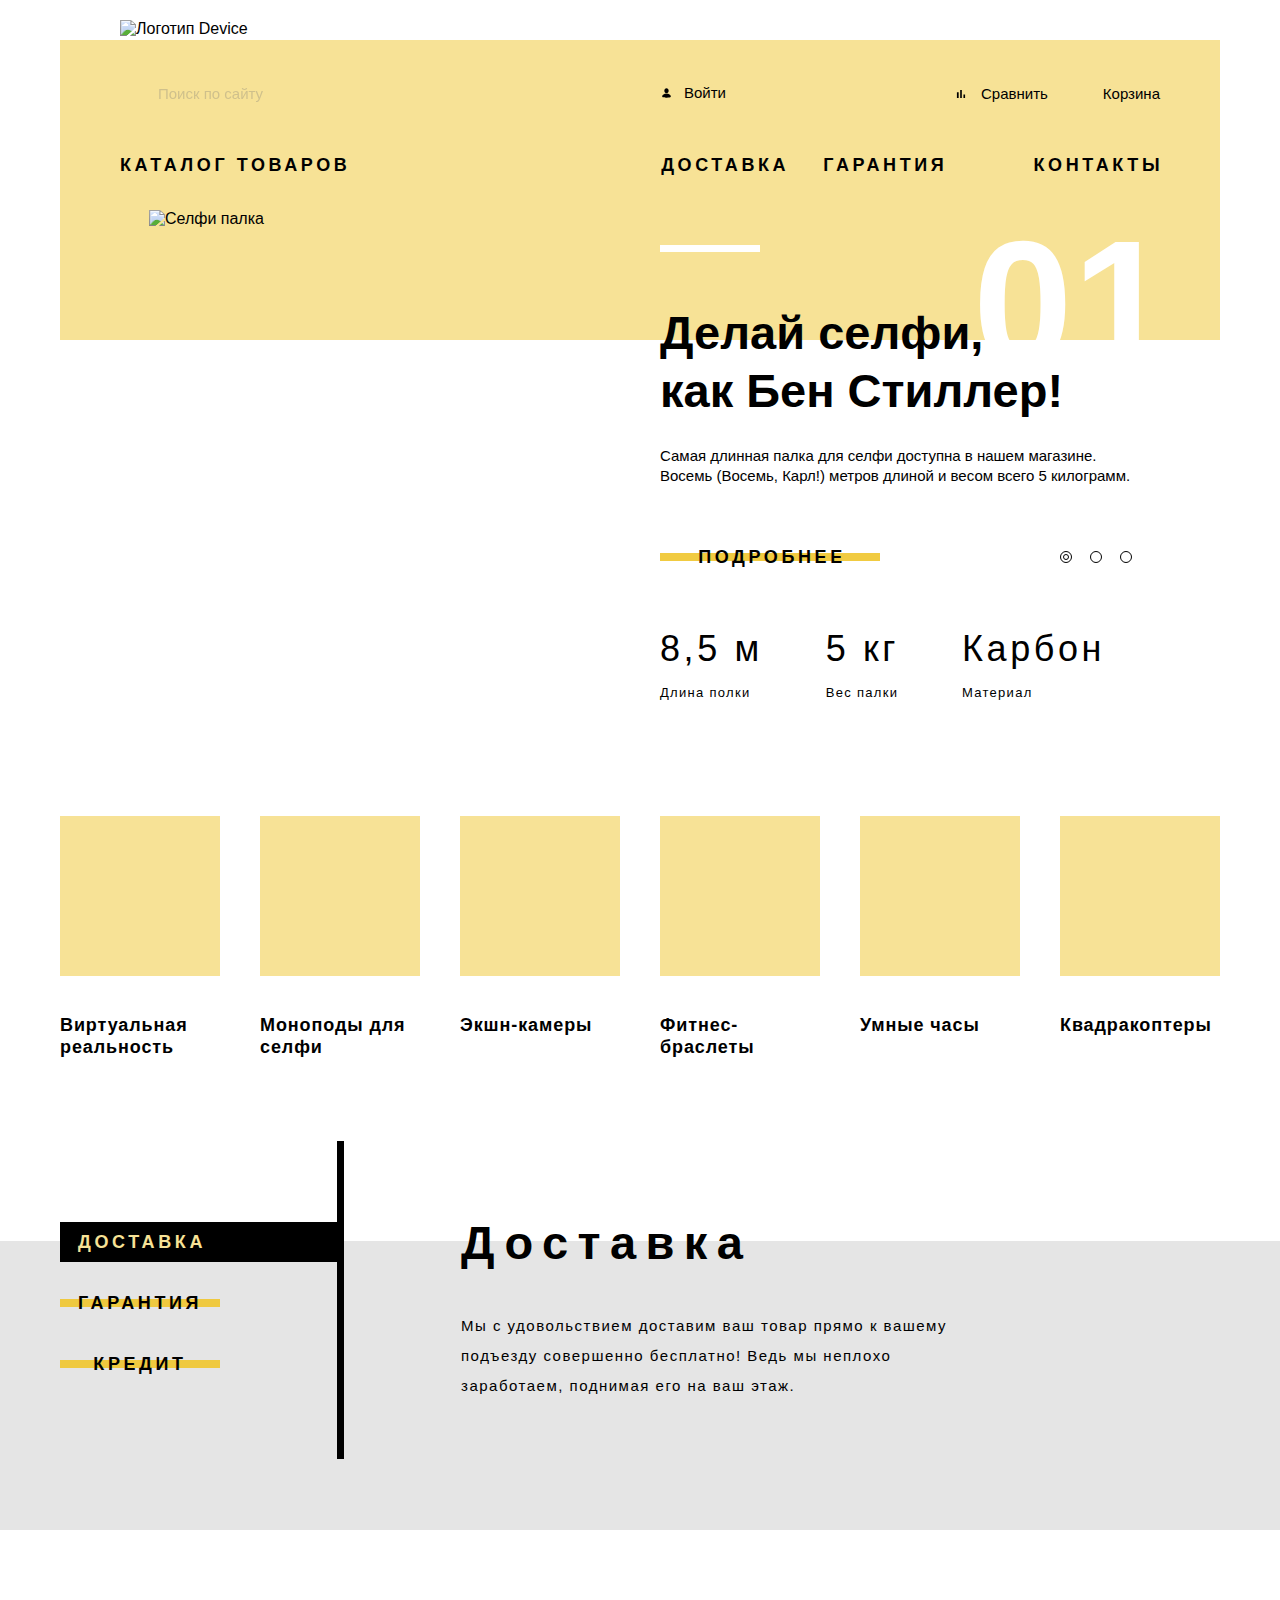
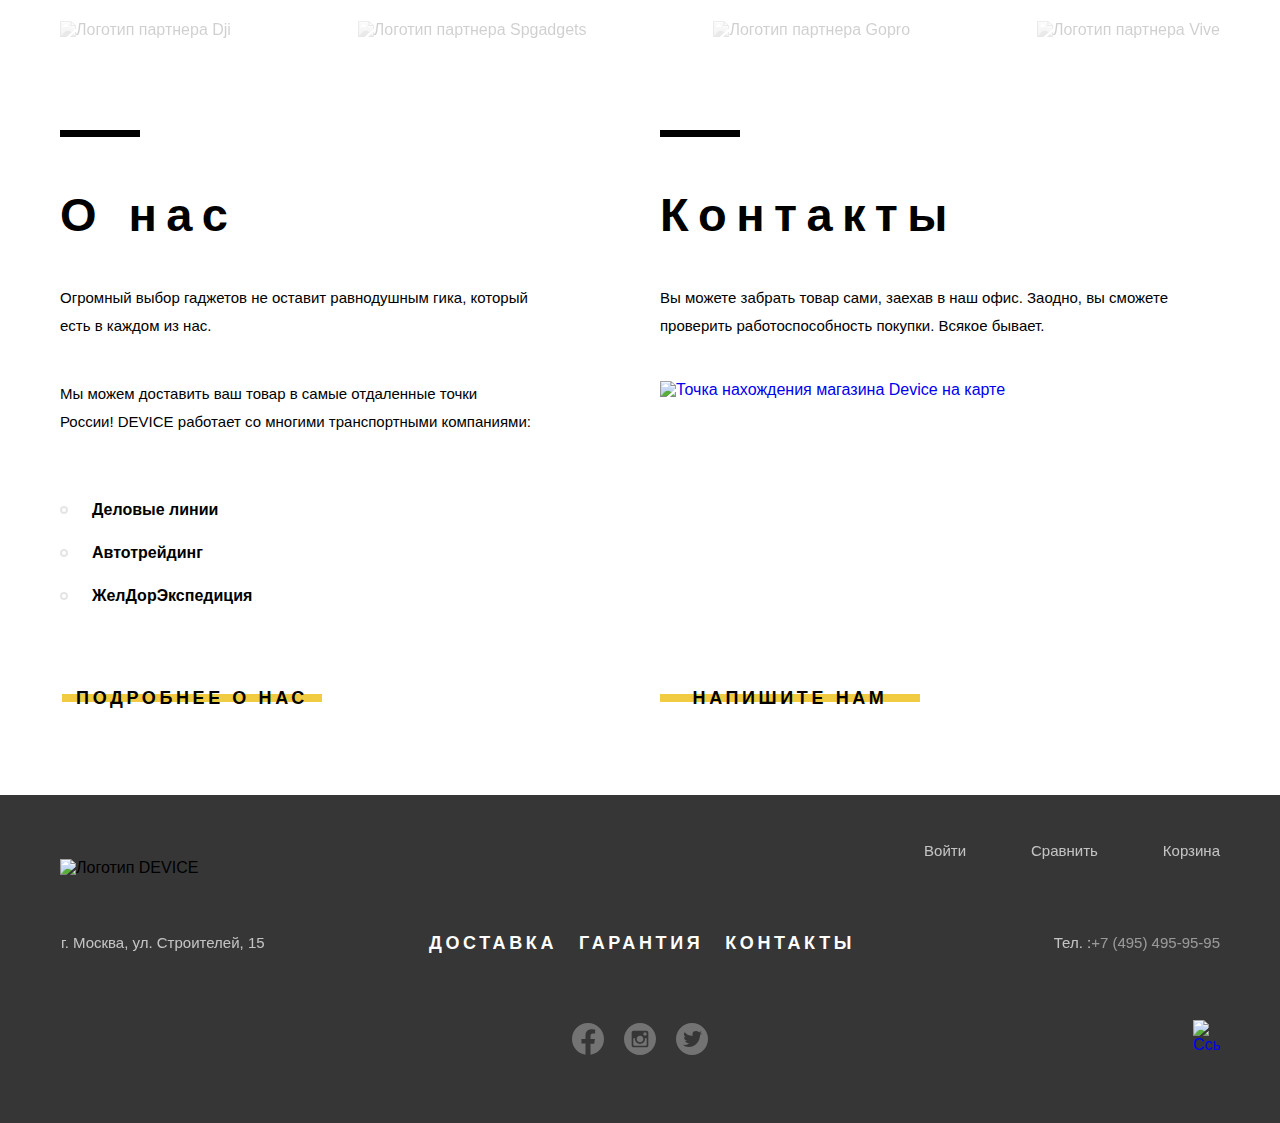
==== commit 7651894a: "Исправил ошибки" ====
--- a/index.html
+++ b/index.html
@@ -10,16 +10,16 @@
   <link rel="manifest" href="manifest.webmanifest">
   <link href="css/normalize.css" rel="stylesheet">
   <link href="css/style.css" rel="stylesheet">
-  <script src="js/main.js"></script>
 </head>
 
 <body class="page-body">
   <div class="container">
     <header class="main-header">
-      <a  class="main-header__logo logo"><img src="img/index/svg/logo_device.svg" width="163"
-          height="35" alt="Логотип Device"></a>
+      <a class="main-header__logo logo"><img src="img/index/svg/logo_device.svg" width="163" height="35"
+          alt="Логотип Device"></a>
       <form class="search-form" action="https://echo.htmlacademy.ru/" method="get">
-        <input class="search-form__input " type="search" name="search" placeholder="Поиск по сайту">
+        <input class="search-form__input button" type="search" name="search" id="search" placeholder="Поиск по сайту">
+        <label class="visually-hidden" for="search"> Поиск по сайту</label>
         <button class="search-form__button button" type="submit">Найти</button>
       </form>
       <nav class="main-navigation">
@@ -38,6 +38,7 @@
         <div class="header-navigation__item">
           <a class="client-navigation__catalog client-navigation" href="catalog.html">Каталог товаров</a>
           <section class="drop-down-directory">
+            <h2 class="visually-hidden">Выпадающее меню</h2>
             <ul class="camera-list  list">
               <li class="drop-down-directory__item"><a href="catalog.htm">Виртуальная реальность</a></li>
               <li class="drop-down-directory__item"><a href="catalog.htm">Моноподы для селфи</a></li>
@@ -65,11 +66,9 @@
 
 
   <main class="container-center ">
-    <!-- Этот заголовок будет скрыт в css  -->
     <h1 class="visually-hidden"> Интернет магазин Device</h1>
     <div class="container">
       <section class="main-slider">
-        <!-- Этот заголовок будет скрыт в css -->
         <h2 class="visually-hidden"> Слайдер </h2>
         <ol class="main-slider__list list">
           <li class="main-slider__item main-slider__item_active">
@@ -87,7 +86,6 @@
               <dt class="item-specifications__subtitle">Материал</dt>
               <dd class="item-specifications__value">Карбон</dd>
             </dl>
-            <!-- сделать из ссылки кнопку в css -->
 
           </li>
           <li class="main-slider__item">
@@ -100,7 +98,6 @@
                 <dt class="item-specifications__subtitle">Без подзарядки</dt>
                 <dd class="item-specifications__value">48 часов</dd>
               </dl>
-              <!-- сделать из ссылки кнопку в css -->
               <a class="button-more button-link" href="catalog.html"><span
                   class="button-more__opacity">Подробнее</span></a>
             </div>
@@ -118,7 +115,6 @@
                 <dt class="item-specifications__subtitle">Радиус поражения</dt>
                 <dd class="item-specifications__value">50 м</dd>
               </dl>>
-              <!-- сделать из ссылки кнопку в css -->
               <a class="button-more button-link" href="catalog.html">Подробнее</a>
             </div>
           </li>
@@ -131,7 +127,6 @@
         </ul>
       </section>
       <section class="services">
-        <!-- Этот заголовок скрываем в css  -->
         <h2 class="visually-hidden">Перечисление разделов товаров магазина </h2>
         <ul class="services-list list">
           <li class="services-list__item">
@@ -167,14 +162,13 @@
         </ul>
       </section>
     </div>
-    </div>
+
     <section class="features">
-      <!-- Этот раздел будет так же скрыт в css -->
       <h2 class="visually-hidden">Услуги, предоставляемым магазином </h2>
       <div class="container">
         <aside class="features-buttons ">
           <ul class="features-buttons__list list">
-            <li class=""><button class="features-buttons__item features-buttons__item-active button button-link"
+            <li><button class="features-buttons__item features-buttons__item-active button button-link"
                 type="button">Доставка</button> </li>
             <li><button class="features-buttons__item button button-link" type="button">Гарантия</button></li>
             <li><button class="features-buttons__item button button-link" type="button">Кредит</button></li>
@@ -231,7 +225,6 @@
       </ul>
     </section>
     <section class="information container">
-      <!-- Заголовок будет скрыт  в css  -->
       <h2 class="visually-hidden"> Полезная информация </h2>
       <section class="about-us">
         <h2 class="information__title ">О нас</h2>
@@ -255,7 +248,8 @@
           проверить работоспособность покупки. Всякое бывает.</p>
         <a class="map-link"
           href="https://www.google.com/maps/place/ул.+Строителей,+15,+Москва,+119311/@55.687031,37.5274293,17z/data=!3m1!4b1!4m5!3m4!1s0x46b54cf65f5c8955:0x694710ccd55501e!8m2!3d55.687031!4d37.529618">
-          <img src="img/index/map.jpg" width="560" height="222" id="mapBig" alt="Точка нахождения магазина Device на карте "></a>
+          <img src="img/index/map.jpg" width="560" height="222" id="mapBig"
+            alt="Точка нахождения магазина Device на карте "></a>
         <a class="contacts-button button-link" id="writeUs" href="index.html">Напишите нам</a>
 
       </section>
@@ -287,12 +281,10 @@
             href="index.html">Корзина</a></li>
       </ul>
       <p class="main-footer__contacts">Тел. :<a href="tel:+74954959595">+7 (495) 495-95-95</a></p>
-      <a class="logo-html-academy logo" id="mapBig" href="https://htmlacademy.ru/intensive/htmlcss"><img
+      <a class="logo-html-academy logo" href="https://htmlacademy.ru/intensive/htmlcss"><img
           src="img/index/svg/logo_html.svg" width="27" height="34" alt="Ссылка на курсы htmlacademy"></a>
     </div>
   </footer>
-
-  </section>
 
   <section class="modal-write-us modal " id="modalWriteUs">
     <h2 class="visually-hidden">Всплывающая форма </h2>
@@ -310,7 +302,7 @@
         <div class="modal-input">
 
           <label class="modal-write-us__email" for="email">Ваш e-mail:</label>
-          <input  class="input-email" id="email" name="email" type="email" placeholder="email@example.com">
+          <input class="input-email" id="email" name="email" type="email" placeholder="email@example.com">
 
         </div>
 
@@ -321,21 +313,22 @@
         <textarea class="textaria" id="textMail" placeholder="В свободной форме"></textarea>
 
       </div>
-      </div>
+
       <button class="modal-write-us__button-send button-link button" type="submit">Отправить</button>
       <button class="modal-write-us__button-exit button" id="modalClose" type="button"></button>
     </form>
   </section>
   <section class="modal-map list" id="modalMap">
+    <h2 class="visually-hidden">Окно карты</h2>
     <a
       href="https://www.google.com/maps/place/ул.+Строителей,+15,+Москва,+119311/@55.687031,37.5274293,17z/data=!3m1!4b1!4m5!3m4!1s0x46b54cf65f5c8955:0x694710ccd55501e!8m2!3d55.687031!4d37.529618">
 
-      </a>
-      <button class="modal-map__button-exit button" type="button" id="modalMapClose" ></button>
+    </a>
+    <button class="modal-map__button-exit button" type="button" id="modalMapClose"></button>
 
   </section>
 
-
+  <script src="js/main.js"></script>
 </body>
 
 </html>
--- a/css/style.css
+++ b/css/style.css
@@ -1,51 +1,53 @@
 /* fonts */
 
 @font-face {
-  font-family: "Gilroy";
-  src: url("../fonts/gilroyextrabold.woff2") format("woff2"), url("../fonts/gilroyextrabold.woff") format("woff");
+  font-family: 'Gilroy';
   font-weight: 800;
+  src: url('../fonts/gilroyextrabold.woff2') format('woff2'), url('../fonts/gilroyextrabold.woff') format('woff');
 }
 
 @font-face {
-  font-family: "Gilroy";
-  src: url("../fonts/gilroylight.woff2") format("woff2"), url("../fonts/gilroylight.woff") format("woff");
+  font-family: 'Gilroy';
   font-weight: 300;
+  src: url('../fonts/gilroylight.woff2') format('woff2'), url('../fonts/gilroylight.woff') format('woff');
 }
 
 @font-face {
-  font-family: "Open Sans";
-  src: url("../fonts/opensans.woff2") format("woff2"), url("../fonts/opensans.woff") format("woff");
+  font-family: 'Open Sans';
   font-weight: 400;
+  src: url('../fonts/opensans.woff2') format('woff2'), url('../fonts/opensans.woff') format('woff');
 }
 
 @font-face {
-  font-family: "Open Sans";
-  src: url("../fonts/opensanslight.woff2") format("woff2"), url("../fonts/opensanslight.woff") format("woff");
+  font-family: 'Open Sans';
   font-weight: 300;
+  src: url('../fonts/opensanslight.woff2') format('woff2'), url('../fonts/opensanslight.woff') format('woff');
 }
 
 /* Variables (всегда единый регистр) */
 
 :root {
-  --basic-black: #000000;
-  --opacity-black: rgba(0, 0, 0, 0.3);
+  --basic-black: #000;
+  --opacity-black: rgba(0, 0, 0, .3);
   --basic-dark: #363636;
-  --basic-white: #FFFFFF;
+  --basic-white: #fff;
   --basic-grey: #464646;
-  --basic-half-grey: #7E7E7E;
-  --basic-grey-light: #E5E5E5;
-  --special-yellow: #F7E296;
-  --special-green: #91C92F;
-  --special-yellow-dark: #F0C62EE8;
-  --footer-dash: #FFC600;
-  --status: #F6DADA;
-  --pagination-color: #D9D9D9;
-  --modal-background-color: #F2F2F2;
-
-  --modal-background-color-hover: #EAEAEA;
-  --button-background: rgba(238, 238, 238, 0.7);
-  --common-Gilroy: "Gilroy", "Arial", "Verdana", sans-serif;
-  --common-OpenSans: "Open Sans", "Arial", "Verdana", sans-serif;
+  --basic-half-grey: #7e7e7e;
+  --basic-grey-light: #e5e5e5;
+  --special-yellow: #f7e296;
+  --special-green: #91c92f;
+  --special-yellow-dark: #f0c62ee8;
+  --footer-dash: #ffc600;
+  --status: #f6dada;
+  --pagination-color: #d9d9d9;
+  --modal-background-color: #f2f2f2;
+  --modal-background-color-hover: #eaeaea;
+  --range-controls-scale: #d7dcde;
+  --range-controls-bar: #00ca74;
+  --disable-checkbox: #a6a6a6;
+  --button-background: rgba(238, 238, 238, .7);
+  --common-Gilroy: 'Gilroy', 'Arial', 'Verdana', sans-serif;
+  --common-OpenSans: 'Open Sans', 'Arial', 'Verdana', sans-serif;
   --black-border: 2px solid var(--basic-black);
 }
 
@@ -56,15 +58,15 @@
 }
 
 body {
-  margin: 0
+  margin: 0;
 }
 
 img {
-  max-width: 100%
+  max-width: 100%;
 }
 
 a {
-  text-decoration: none
+  text-decoration: none;
 }
 
 /* Нормализация стилей  */
@@ -81,87 +83,86 @@
 
 .container {
   width: 1200px;
+  margin: 0 auto;
   padding: 0 20px;
-  margin: 0 auto;
 }
 
 /* Скрываем заголовки section (Принятые свойства для данного класса) */
 
 .visually-hidden {
   position: absolute;
+  overflow: hidden;
+  clip: rect(0 0 0 0);
   width: 1px;
   height: 1px;
   margin: -1px;
-  border: 0;
   padding: 0;
   white-space: nowrap;
+  border: 0;
   clip-path: inset(100%);
-  clip: rect(0 0 0 0);
-  overflow: hidden;
 }
 
 .button {
+  padding: 0;
+  cursor: pointer;
   border: none;
   background-color: transparent;
-  padding: 0;
-  cursor: pointer;
 }
 
 /* Кнопки с перечеркиванием  */
 
 .button-link {
-  color: var(--basic-black);
-  font-weight: 800;
-  font-size: 18px;
-  letter-spacing: 0.2em;
-  text-transform: uppercase;
-  justify-content: center;
-  line-height: 22px;
-  display: inline-flex;
-  min-height: 40px;
-  line-height: 40px;
-  position: relative;
-  z-index: 0;
-
-}
-
-.button-link::before {
-  content: "";
-  position: absolute;
-  left: 0;
-  top: 50%;
-  height: 8px;
-  transform: translateY(-50%);
-  width: 100%;
-  background-color: var(--special-yellow-dark);
-  z-index: -1;
-  transition: height 300ms;
-}
-
-.button-link:hover::before, .button-link:focus::before {
-  height: 100%;
-}
-
-.button-link:active {
-  color: var(--opacity-black)
-}
-
-/* Общие кнопки header/footer */
-
-.client-button {
-  font-family: var(--common-OpenSans);
-  color: var(--basic-black);
-  font-size: 15px;
-  line-height: 20px;
-}
-
-.client-navigation {
-  color: var(--basic-black);
   font-size: 18px;
   font-weight: 800;
   line-height: 22px;
-  letter-spacing: 0.2em;
+  line-height: 40px;
+  position: relative;
+  z-index: 0;
+  display: inline-flex;
+  min-height: 40px;
+  letter-spacing: .2em;
   text-transform: uppercase;
+  color: var(--basic-black);
+  justify-content: center;
+}
+
+.button-link::before {
+  position: absolute;
+  z-index: -1;
+  top: 50%;
+  left: 0;
+  width: 100%;
+  height: 8px;
+  content: '';
+  transition: height 300ms;
+  transform: translateY(-50%);
+  background-color: var(--special-yellow-dark);
+}
+
+.button-link:hover::before, .button-link:focus::before {
+  height: 100%;
+}
+
+.button-link:active {
+  color: var(--opacity-black);
+}
+
+/* Общие кнопки header/footer */
+
+.client-button {
+  font-family: var(--common-OpenSans);
+  font-size: 15px;
+  line-height: 20px;
+  color: var(--basic-black);
+}
+
+.client-navigation {
+  font-size: 18px;
+  font-weight: 800;
+  line-height: 22px;
+  letter-spacing: .2em;
+  text-transform: uppercase;
+  color: var(--basic-black);
 }
 
 /* Основное тело сайта  */
@@ -170,23 +171,23 @@
   font-family: var(--common-Gilroy);
   font-weight: 300;
   display: grid;
-  grid-template-areas: "main-header" "container-center" "main-footer";
+  min-height: 100vh;
+  grid-template-areas: 'main-header' 'container-center' 'main-footer';
   grid-template-rows: auto 1fr auto;
-  min-height: 100vh;
 }
 
 /* HEADER */
 
 .main-header {
+  position: relative;
+  display: grid;
   margin-top: 40px;
-  position: relative;
-  padding: 29px 60px 53px 60px;
+  padding: 29px 60px 50px 60px;
   background-color: var(--special-yellow);
   grid-area: main-header;
-  display: grid;
   grid-template-columns: auto auto;
   grid-template-rows: 85px auto;
-  grid-template-areas: "search-form  main-navigation__list " "header-navigation  header-navigation";
+  grid-template-areas: 'search-form  main-navigation__list ' 'header-navigation  header-navigation';
 }
 
 .main-header__logo {
@@ -196,36 +197,35 @@
 }
 
 .logo:hover {
-  opacity: 0.6;
+  opacity: .6;
 }
 
 .logo:active {
-  opacity: 0.3;
+  opacity: .3;
 }
 
 .search-form {
-  grid-area: search-form;
-
+  position: relative;
+  display: flex;
   width: fit-content;
   height: 50px;
-  display: flex;
-  position: relative;
+  grid-area: search-form;
 }
 
 .search-form::before {
+  position: absolute;
+  top: 50%;
+  left: 1px;
   content: url(../img/index/svg/logo_search.svg);
-  position: absolute;
-  left: 1px;
-  top: 50%;
   transform: translateY(-50%);
 }
 
 .search-form__input {
   padding-left: 38px;
+  border: none;
+  border-top: 2px solid transparent;
+  border-bottom: 2px solid transparent;
   background-color: transparent;
-  border: none;
-  border-bottom: 2px solid transparent;
-  border-top: 2px solid transparent;
 }
 
 .search-form__input:focus {
@@ -234,9 +234,9 @@
 }
 
 .search-form__input::placeholder {
+  font-family: inherit;
   font-size: 15px;
-  font-family: inherit;
-  opacity: 0.3;
+  opacity: .3;
 }
 
 .search-form__input:focus::placeholder {
@@ -244,11 +244,11 @@
 }
 
 .search-form__button {
+  font-size: 15px;
   display: none;
+  padding: 8px 17px;
+  text-transform: uppercase;
   border: var(--black-border);
-  font-size: 15px;
-  text-transform: uppercase;
-  padding: 8px 17px;
 }
 
 .search-form:focus-within .search-form__button, .search-form:hover .search-form__button {
@@ -256,40 +256,40 @@
 }
 
 .main-navigation__list {
+  display: flex;
+  width: 100%;
+  max-width: 500px;
+  margin-left: 130px;
   grid-area: main-navigation__list;
-  display: flex;
   flex-wrap: wrap;
+}
+
+.index-navigation__list {
+  display: flex;
+  width: 100%;
   max-width: 500px;
-  width: 100%;
-  margin-left: 130px;
-}
-
-.index-navigation__list {
+  height: 50px;
+  margin-left: auto;
   grid-area: main-navigation__list;
-  display: flex;
   flex-wrap: wrap;
   align-items: center;
+}
+
+.index-navigation__list li:hover {
+  opacity: .6;
+}
+
+.index-navigation__list li:active {
+  opacity: .2;
+}
+
+.catalog-navigation__list {
+  display: flex;
+  width: 100%;
   max-width: 500px;
-  height: 50px;
-  width: 100%;
   margin-left: auto;
-}
-
-.index-navigation__list li:hover {
-  opacity: 0.6;
-}
-
-.index-navigation__list li:active {
-  opacity: 0.2;
-}
-
-.catalog-navigation__list {
   grid-area: main-navigation__list;
-  display: flex;
   flex-wrap: wrap;
-  max-width: 500px;
-  width: 100%;
-  margin-left: auto;
 }
 
 .index-client-button__login {
@@ -297,22 +297,22 @@
 }
 
 .index-client-button__login::before {
+  margin-right: 11px;
+  padding-top: 2px;
   content: url(../img/index/svg/icon_user.svg);
-  padding-top: 2px;
-  margin-right: 11px;
 }
 
 .catalog-client__login {
   position: 20px;
+  margin-right: auto;
   margin-left: 10px;
-  margin-right: auto;
 }
 
 .catalog-client__login::before {
-  content: url(../img/index/svg/icon_user.svg);
+  position: relative;
   top: 2px;
   right: 11px;
-  position: relative;
+  content: url(../img/index/svg/icon_user.svg);
 }
 
 .index-client-button__checkout {
@@ -328,8 +328,8 @@
 }
 
 .index-client-button__compare::before {
+  margin-right: 15px;
   content: url(../img/index/svg/icon_compare.svg);
-  margin-right: 15px;
 }
 
 .index-client-button__basket {
@@ -337,8 +337,8 @@
 }
 
 .index-client-button__basket::before {
+  margin-right: 12px;
   content: url(../img/index/svg/icon_cart.svg);
-  margin-right: 12px;
 }
 
 .catalog-client-button__checkout {
@@ -359,8 +359,8 @@
 
 .catalog-client-link {
   font-family: var(--common-OpenSans);
+  font-size: 15px;
   font-weight: 300;
-  font-size: 15px;
   line-height: 20px;
   color: var(--basic-black);
 }
@@ -369,10 +369,10 @@
   font-family: var(--common-OpenSans);
   font-size: 15px;
   line-height: 20px;
+  display: flex;
+  max-width: 100px;
   color: var(--basic-black);
-  display: flex;
   flex-wrap: wrap;
-  max-width: 100px;
 }
 
 .client-button__login {
@@ -389,32 +389,32 @@
 }
 
 .client-navigation__catalog {
+  display: flex;
+  margin-right: auto;
   grid-area: client-navigation__catalog;
-  display: flex;
-  margin-right: auto;
 }
 
 .client-navigation__catalog:hover {
-  opacity: 0.6;
+  opacity: .6;
 }
 
 .client-navigation__catalog:active {
-  opacity: 0.3;
+  opacity: .3;
 }
 
 .client-navigation__catalog::after {
-  content: "";
-  background-image: url(../img/index/svg/icon_plus.svg);
+  position: relative;
   width: 15px;
   height: 15px;
+  margin-top: 1px;
   margin-left: 16px;
-  margin-top: 1px;
-  position: relative;
+  content: '';
+  background-image: url(../img/index/svg/icon_plus.svg);
 }
 
 .header-navigation {
+  display: flex;
   grid-area: header-navigation;
-  display: flex;
 }
 
 .header-navigation__item {
@@ -423,18 +423,18 @@
 }
 
 .header-navigation__list a:hover {
-  opacity: 0.6;
+  opacity: .6;
 }
 
 .header-navigation__list a:active {
-  opacity: 0.3;
+  opacity: .3;
 }
 
 .header-navigation__list {
   display: flex;
+  width: 100%;
   max-width: 502px;
-  width: 100%;
-  margin-right: -0.2em;
+  margin-right: -.2em;
 }
 
 .header-navigation__list .client-navigation__warranty {
@@ -454,24 +454,24 @@
 .drop-down-directory {
   position: absolute;
   z-index: 2;
+  display: flex;
+  width: 1160px;
+  margin-top: 20px;
+  margin-left: -60px;
+  padding-top: 31px;
+  padding-bottom: 24px;
+  padding-left: 60px;
   background-color: var(--special-yellow);
-  display: flex;
   flex-wrap: wrap;
   gap: 0 63px;
-  padding-left: 60px;
-  width: 1160px;
-  margin-left: -60px;
-  margin-top: 20px;
-  padding-bottom: 24px;
-  padding-top: 31px;
 }
 
 .drop-down-directory a:hover {
-  opacity: 0.6;
+  opacity: .6;
 }
 
 .drop-down-directory a:active {
-  opacity: 0.3;
+  opacity: .3;
 }
 
 .header-navigation__item .drop-down-directory {
@@ -479,169 +479,157 @@
 }
 
 .header-navigation__item:hover .drop-down-directory {
-  display: flex;
   position: absolute;
   z-index: 2;
+  display: flex;
 }
 
 .drop-down-directory__item {
-  padding-bottom: 17px;
   font-family: var(--common-OpenSans);
   font-size: 15px;
   line-height: 20px;
+  padding-bottom: 17px;
 }
 
 .drop-down-directory__item a {
-  color: var(--basic-black);
   font-family: var(--common-OpenSans);
   font-size: 15px;
   line-height: 20px;
+  color: var(--basic-black);
 }
 
 /* СЛАЙДЕР */
 
 .main-slider {
+  position: relative;
   overflow: hidden;
-  background-image: linear-gradient(to bottom, var(--special-yellow) 129px, var(--basic-white) 114px);
-  position: relative;
   margin-top: -17px;
+  background-image: linear-gradient(to bottom, var(--special-yellow) 131px, var(--basic-white) 114px);
 }
 
 .main-slider__item {
+  position: relative;
   display: grid;
-  position: relative;
-  grid-template-columns: 1fr 492px;
-  grid-template-rows: 200px 100px 62px 130px;
-  grid-template-areas: "slider__img main-slider__title" "slider__img main-slider__subtitle" "slider__img button-more " "slider__img item-specifications";
-  padding: 0 67px;
   min-width: 1160px;
   max-width: 1160px;
+  margin-top: 3px;
+  padding: 0 67px;
+  grid-template-columns: 1fr 493px;
+  grid-template-rows: 200px 100px 62px 130px;
+  grid-template-areas: 'slider__img main-slider__title' 'slider__img main-slider__subtitle' 'slider__img button-more ' 'slider__img item-specifications';
 }
 
 .main-slider__list {
+  display: flex;
   counter-reset: slider-list;
-  display: flex;
-
 }
 
 .main-slider__list li::after {
+  font-size: 179px;
+  font-weight: 800;
+  line-height: 1;
+  position: absolute;
+  top: 2px;
+  right: 46px;
+  right: 48px;
+  content: '0' counter(slider-list);
   counter-increment: slider-list;
-  content: "0" counter(slider-list);
-  position: absolute;
-  right: 46px;
-  font-size: 179px;
-  line-height: 1;
   color: var(--basic-white);
+}
+
+.main-slider__title {
+  font-size: 47px;
   font-weight: 800;
-}
-
-.main-slider__title {
-  grid-area: main-slider__title;
-  font-weight: 800;
-  font-size: 47px;
   line-height: 58px;
   width: 431px;
   height: min-content;
   margin-top: 92px;
+  grid-area: main-slider__title;
 }
 
 .main-slider__title::before {
-  content: "";
+  position: absolute;
+  top: 33px;
   width: 100px;
   height: 7px;
+  content: '';
   background-color: var(--basic-white);
-  position: absolute;
-  top: 32px
 }
 
 .slider__img {
+  margin-top: -2px;
+  margin-left: 22px;
   grid-area: slider__img;
-  margin-left: 20px;
-  /* margin-top: -13px; */
 }
 
 .main-slider__subtitle {
-  grid-area: main-slider__subtitle;
   font-family: var(--common-OpenSans);
   font-size: 15px;
   line-height: 20px;
-  margin-top: 33px;
+  margin-top: 34px;
+  grid-area: main-slider__subtitle;
 }
 
 .button-more {
+  width: 220px;
+  margin-top: 28px;
+  padding-left: 4px;
   grid-area: button-more;
-  width: 220px;
   align-self: center;
-  margin-top: 28px;
-  margin-left: px;
+  justify-content: center;
 }
 
 .item-specifications {
+  display: grid;
+  margin-top: 39px;
   grid-area: item-specifications;
-  letter-spacing: 0.1em;
-  display: grid;
-  grid-template-columns: repeat(3, auto);
-  grid-template-rows: repeat(2, auto);
+  grid-template-columns: repeat(3, 150);
+  grid-template-rows: repeat(2, 72);
   column-gap: 15px;
-  margin-top: 39px;
-/* margin-bottom: 20px; */
-  /* margin-left: -10px; */
-}
-
-.item-specifications__subtitle+
-.item-specifications__value{
-  /* padding-left: 10px; */
-  letter-spacing: 0.1em;
-  padding: 0;
 }
 
 .item-specifications__subtitle {
   font-size: 13px;
   line-height: 15px;
+  letter-spacing: .1em;
   grid-row: 2/2;
-  margin-top: -5px;
-  padding: 0;
-  /* position: absolute; */
 }
 
 .item-specifications__value {
   font-size: 36px;
   line-height: 42px;
+  margin-top: 15px;
+  margin-bottom: 10px;
   margin-left: 0;
-  margin-bottom: 15px;
-  margin-top: 15px;
-  padding-left: 5px;
-  display: flex;
-  justify-content: space-between;
+  letter-spacing: .1em;
 }
 
 .main-slider__buttons {
-  display: flex;
-  right:70px;
-  top: 339px;
-  position: absolute;
+  position: absolute;
+  top: 342px;
+  right: 70px;
+  display: flex;
 }
 
 .main-slider__button {
-
-  background-color: transparent;
+  position: relative;
+  display: flex;
   width: 12px;
   height: 12px;
+  border: 1px solid var(--basic-black);
   border-radius: 50%;
-  border: 1px solid var(--basic-black);
-  position: relative;
-  display: flex;
+  background-color: transparent;
   justify-content: center;
   align-items: center;
 }
 
 .main-slider__button-active::after {
-  content: "";
+  position: absolute;
+  width: 6px;
+  height: 6px;
+  content: '';
   border: 1px solid var(--basic-black);
   border-radius: 50%;
-  width: 6px;
-  height: 6px;
-  position: absolute;
 }
 
 .main-slider__buttons li {
@@ -651,35 +639,36 @@
 /* section SERVICES */
 
 .services-list {
+  font-size: 18px;
   font-weight: 800;
-  font-size: 18px;
   line-height: 22px;
   display: flex;
+  margin-top: 112px;
+  padding-bottom: 40px;
   justify-content: space-between;
-  margin-top: 113px;
   --item-width: 160px;
-  padding-bottom: 40px;
 }
 
 .services-list__item {
+  position: relative;
   width: var(--item-width);
   padding-top: var(--item-width);
-  position: relative;
   text-decoration: none;
 }
 
 .services-list__link {
   display: inline-grid;
   margin-top: 38px;
+  letter-spacing: .05em;
 }
 
 .services-list__link::before, .services-list__link::after {
-  content: "";
   position: absolute;
   top: 0;
   left: 0;
   width: var(--item-width);
   height: var(--item-width);
+  content: '';
 }
 
 .services-list__link::before {
@@ -687,12 +676,12 @@
 }
 
 .services-list__link::after {
+  background-repeat: no-repeat;
   background-position: center;
-  background-repeat: no-repeat;
 }
 
 .services-list__link {
-  color: var(--basic-black)
+  color: var(--basic-black);
 }
 
 .services-list__link:hover::before {
@@ -700,7 +689,7 @@
 }
 
 .services-list__link:active::after {
-  opacity: 0.3;
+  opacity: .3;
 }
 
 .services-list__link-vr::after {
@@ -741,16 +730,15 @@
 
 .features .container {
   display: grid;
-  grid-template-columns: 283px 1fr;
+  margin-top: 43px;
+  padding-right: 300px;
+  grid-template-columns: 284px 1fr;
   grid-template-rows: 1fr;
-  grid-template-areas: "features-buttons__list features__item-active ";
-  margin-top: 42px;
-  padding-right: 300px;
-  /* column-gap: 180px; */
-}
-.features__list{
-  padding-left: 118px;
-  /* padding-top: -2px; */
+  grid-template-areas: 'features-buttons__list features__item-active ';
+}
+
+.features__list {
+  padding-left: 117px;
 }
 
 .features__item {
@@ -758,140 +746,138 @@
 }
 
 .features__item-active {
+  position: relative;
   display: block;
-  /* margin-left: 50px; */
   max-width: 600px;
-  position: relative;
 }
 
 .features-buttons__list {
+  /* margin-left: 2px; */
+  position: relative;
   display: grid;
+  margin-top: 81px;
+  /* padding-left: 2px; */
+  padding-right: 2px;
   grid-area: features-buttons__list;
   grid-template-columns: 1fr;
-  justify-content: start;
   grid-row-gap: 21px;
-  margin-top: 83px;
-  margin-left: 2px;
-  position: relative;
-  padding-right: 7px;
+  /* margin-right: 2px; */
 }
 
 .features-buttons__list::after {
-  content: "";
+  position: absolute;
+  top: -81px;
+  right: 0;
+  display: block;
   width: 7px;
   height: calc(100% + 78px*2);
-  right: 0;
-  top: -78px;
-  display: block;
+  content: '';
   background-color: var(--basic-black);
-  position: absolute;
-}
-
-
-.features-buttons__item{
+}
+
+.features-buttons__item {
   width: 160px;
-  padding:0 5px;
-}
-
-.features-buttons__item-active{
-width: 100%;
-background-color: var(--basic-black);
-color: var(--special-yellow);
-padding-right: 111px;
-}
-
-.features-buttons__item-active::before{
-content: none;
-}
-
+  padding: 0;
+}
+
+.features-buttons__item-active {
+  width: 100%;
+  padding-right: 118px;
+  color: var(--special-yellow);
+  background-color: var(--basic-black);
+}
+
+.features-buttons__item-active::before {
+  content: none;
+}
 
 .features__title {
   font-size: 47px;
-  letter-spacing: 0.2em;
   line-height: 58px;
+  margin-top: 73px;
+  letter-spacing: .2em;
   grid-area: features__title;
-  margin-top: 73px;
 }
 
 .features__subtitle {
   font-family: var(--common-OpenSans);
   font-size: 15px;
   line-height: 30px;
-  letter-spacing: 0.1em;
+  width: 495px;
+  margin: -8px 0 129px 0;
+  letter-spacing: .1em;
   grid-area: features__subtitle;
-  margin: -8px 0 129px 0px;
-  width: 495px;
 }
 
 .features__item-delivery::after {
+  position: absolute;
+  top: -3px;
+  right: -263px;
   content: url(../img/index/svg/delivery.svg);
-  position: absolute;
+}
+
+.features__item-warranty::after {
+  position: absolute;
+  top: -3px;
   right: -263px;
+  content: url(../img/index/svg/warranty.svg);
+}
+
+.features__item-credit::after {
+  position: absolute;
   top: -3px;
-}
-
-.features__item-warranty::after {
-  content: url(../img/index/svg/warranty.svg);
-  position: absolute;
   right: -263px;
-  top: -3px;
-}
-
-.features__item-credit::after {
   content: url(../img/index/svg/credit.svg);
-  position: absolute;
-  right: -263px;
-  top: -3px;
 }
 
 /* PARTNERS */
 
 .partners__list {
   display: flex;
-  justify-content: space-between;
   margin-top: 90px;
   margin-bottom: 95px;
+  justify-content: space-between;
 }
 
 .partners__list a {
+  display: block;
   transition: filter 300ms;
-  display: block;
-  filter: opacity(0.2) grayscale(1);
+  filter: opacity(.2) grayscale(1);
 }
 
 .partners__list a:hover, .partners__list a:focus {
-  filter: opacity(1) grayscale(0)
+  filter: opacity(1) grayscale(0);
 }
 
 /* INFORMATION */
 
 .information {
   display: grid;
+  margin-top: 90px;
+  margin-bottom: 75px;
+  padding-top: 13px;
   grid-template-columns: 473px 560px;
   grid-template-rows: auto;
-  grid-template-areas: "about-us contacts";
-  margin-top: 90px;
-  padding-top: 13px;
+  grid-template-areas: 'about-us contacts';
   column-gap: 127px;
-  margin-bottom: 75px;
 }
 
 .about-us {
+  display: flex;
+  flex-direction: column;
   grid-area: about-us;
+}
+
+.about-us__button {
+  max-width: 260px;
+  margin-top: auto;
+  margin-left: 2px;
+}
+
+.contacts {
   display: flex;
   flex-direction: column;
-}
-
-.about-us__button {
-  margin-top: auto;
-  margin-left:2px;
-  max-width: 260px;
-}
-
-.contacts {
   grid-area: contacts;
-  display: flex;
-  flex-direction: column;
 }
 
 .map-link {
@@ -899,27 +885,27 @@
 }
 
 .contacts-button {
-  margin-top: auto;
   /* margin-left: 0px; */
   max-width: 260px;
+  margin-top: auto;
 }
 
 .information__title {
+  font-size: 47px;
   font-weight: 800;
-  font-size: 47px;
   line-height: 58px;
-  letter-spacing: 0.2em;
+  position: relative;
   margin-bottom: 25px;
-  position: relative;
+  letter-spacing: .2em;
 }
 
 .information__title::before {
-  content: "";
-  background-color: var(--basic-black);
+  position: absolute;
+  top: -56px;
   width: 80px;
   height: 7px;
-  position: absolute;
-  top: -56px;
+  content: '';
+  background-color: var(--basic-black);
 }
 
 .information__subtitle {
@@ -933,54 +919,53 @@
   margin-top: 35px;
   margin-bottom: 53px;
   margin-left: 32px;
-
 }
 
 .about-us__delivery-partners li {
+  font-size: 16px;
   font-weight: 800;
-  font-size: 16px;
   line-height: 28px;
+  position: relative;
+  display: flex;
   margin-bottom: 15px;
-  position: relative;
   align-items: center;
-
-display: flex;
-}
-
-.about-us__delivery-partners li::before{
-  content: "";
-  border: 2px solid var(--basic-grey-light) ;
+}
+
+.about-us__delivery-partners li::before {
+  position: absolute;
+  left: -32px;
   width: 8px;
   height: 8px;
+  content: '';
+  border: 2px solid var(--basic-grey-light);
   border-radius: 50%;
-  position: absolute;
-left:-32px;
-}
+}
+
 /* FOOTER */
 
 .main-footer {
+  display: grid;
+  margin-top: 2px;
   background-color: var(--basic-dark);
-  display: grid;
   align-content: center;
-  margin-top: 2px;
 }
 
 .main-footer .container {
   display: grid;
+  padding: 46px 20px 64px 20px;
   grid-template-columns: repeat(3, auto);
-  grid-template-rows: 70px 68px 81px;
-  grid-template-areas: ". main-footer__client-navigation main-footer__client-navigation " "main-footer__address  main-footer__navigation main-footer__contacts " ". main-footer__social-buttons logo-html-academy";
-  padding: 46px 20px 64px 20px;
+  grid-template-rows: 72px 61px 85px;
+  grid-template-areas: '. main-footer__client-navigation main-footer__client-navigation ' 'main-footer__address  main-footer__navigation main-footer__contacts ' '. main-footer__social-buttons logo-html-academy';
   align-items: center;
 }
 
 .main-footer__client-navigation {
+  display: flex;
+  width: 100%;
+  margin-top: 12px;
   grid-area: main-footer__client-navigation;
-  width: 100%;
-  display: flex;
   align-self: flex-start;
   justify-content: flex-end;
-  margin-top: 12px
 }
 
 .main-footer__client-button:hover {
@@ -988,7 +973,7 @@
 }
 
 .main-footer__client-button:active {
-  opacity: 0.3;
+  opacity: .3;
 }
 
 .client-logout {
@@ -997,77 +982,80 @@
 
 .main-footer__client-navigation li {
   display: flex;
+  margin-top: -12px;
   margin-left: 65px;
-  margin-top: -12px;
 }
 
 .main-footer__address {
   font-family: var(--common-OpenSans);
-  grid-area: main-footer__address;
+  display: grid;
   width: fit-content;
   margin-left: -13px;
-  display: grid;
+  grid-area: main-footer__address;
 }
 
 .main-footer__navigation {
+  display: flex;
+  width: 426px;
+  margin-left: 65px;
   grid-area: main-footer__navigation;
-  display: flex;
   justify-content: space-between;
-  margin-left: 65px;
-  width: 423px;
 }
 
 .main-footer__navigation li:hover {
-  opacity: 0.6;
+  opacity: .6;
 }
 
 .main-footer__navigation li:active {
-  opacity: 0.3;
+  opacity: .3;
 }
 
 .main-footer__contacts {
+  display: flex;
   grid-area: main-footer__contacts;
-  display: flex;
   justify-content: flex-end;
   align-content: flex-end;
 }
 
 .main-footer__social-buttons {
+  position: relative;
+  display: flex;
+  max-width: 136px;
+  margin-left: 208px;
   grid-area: main-footer__social-buttons;
-  display: flex;
-  margin-left: 208px;
   justify-content: space-between;
   align-self: flex-end;
-  max-width: 136px;
-  position: relative;
-}
-
-.main-footer__social-buttons a{
-  opacity: 0.3;
+}
+
+.main-footer__social-buttons a {
+  opacity: .3;
 }
 
 .main-footer__social-buttons a:hover {
-  opacity: 0.6;
+  opacity: .6;
 }
 
 .main-footer__social-buttons a:active {
-  opacity: 0.1;
+  opacity: .1;
 }
 
 .main-footer__social-buttons::before {
+  position: absolute;
+  top: 5px;
+  right: 568px;
   content: url(../img/index/svg/Rectangle-yellow.svg);
-  right: 571px;
-  top: 3px;
-  position: absolute;
-
-}
-.client-login{
+}
+
+.client-login {
+  position: relative;
   margin-right: -42px;
+  margin-left: 12px;
 }
 
 .client-login::before {
+  position: absolute;
+  left: -22px;
   content: url(../img/index/svg/icon-user-yellow.svg);
-  margin-right: 12px;
 }
 
 .main-footer__facebook {
@@ -1084,10 +1072,10 @@
 
 .main-footer__contacts, .main-footer__contacts>a {
   font-family: var(--common-OpenSans);
-  color: var(--basic-white);
-  opacity: 0.7;
   font-size: 15px;
   line-height: 20px;
+  opacity: .7;
+  color: var(--basic-white);
 }
 
 .client-navigation__item, .main-footer__client-button {
@@ -1100,70 +1088,70 @@
 
 .main-footer__address {
   font-family: var(--common-OpenSans);
-  opacity: 0.7;
+  font-size: 15px;
   font-weight: 300;
-  font-size: 15px;
   line-height: 20px;
+  margin-left: 1px;
+  opacity: .7;
   color: var(--basic-white);
-  margin-left: 1px;
 }
 
 .main-footer__client-button {
+  position: relative;
   opacity: 70%;
-  position: relative;
 }
 
 .main-footer__client-button__login::before {
+  position: absolute;
+  left: -20px;
   content: url(../img/index/svg/icon-user-yellow.svg);
-  position: absolute;
-  left: -20px;
 }
 
 .main-footer__client-button__compare::before {
+  position: absolute;
+  left: -22px;
   content: url(../img/index/svg/icon-compare-yellow.svg);
+}
+
+.main-footer__client-button__basket::before {
   position: absolute;
   left: -22px;
-}
-
-.main-footer__client-button__basket::before {
   content: url(../img/index/svg/icon-basket-yellow.svg);
-  position: absolute;
-  left: -22px;
 }
 
 .logo-html-academy {
+  display: flex;
+  padding-bottom: 5px;
   grid-area: logo-html-academy;
-  display: flex;
   justify-content: flex-end;
   align-self: flex-end;
-  padding-bottom: 5px;
 }
 
 /*------- Модальное окно "Напишите нам "------- */
 
 .modal {
-  opacity: 0;
-  visibility: hidden;
   position: fixed;
   top: 0;
-  left: 0;
   right: 0;
   bottom: 0;
-  margin: auto;
+  left: 0;
+  visibility: hidden;
   width: 960px;
   height: 560px;
+  margin: auto;
   transition: hidden 300ms, visibility 300ms linear;
+  opacity: 0;
 }
 
 .modal.visible {
+  visibility: visible;
   opacity: 1;
-  visibility: visible;
 }
 
 .modal-write-us__login-form {
-  box-shadow: 0px 20px 40px rgba(0, 0, 0, 0.4);
+  padding: 92px 100px 69px 100px;
   background-color: var(--basic-white);
-  padding: 92px 100px 69px 100px;
+  box-shadow: 0 20px 40px rgba(0, 0, 0, .4);
 }
 
 .modal-name {
@@ -1175,30 +1163,29 @@
   display: flex;
   flex-direction: column;
   width: calc(50% - 20px);
-  margin-bottom: 16px;
-
+  margin-bottom: 15px;
 }
 
 .modal-input input {
+  height: 50px;
+  padding-left: 20px;
+  border: 2px solid transparent;
   background-color: var(--modal-background-color);
-  height: 50px;
-  border: 2px solid transparent;
-  padding-left: 20px;
 }
 
 .textaria {
   width: 100%;
   height: 167px;
+  padding-top: 16px;
+  padding-left: 20px;
+  resize: none;
+  border: 2px solid transparent;
   background-color: var(--modal-background-color);
-  border: 2px solid transparent;
-  padding-top: 16px;
-  resize: none;
-  padding-left: 20px;
 }
 
 .modal-input input:focus:invalid {
-  background-color:var(--status);
   color: inherit;
+  background-color: var(--status);
 }
 
 .modal-input input:hover, .textaria:hover {
@@ -1206,9 +1193,9 @@
 }
 
 .modal-input input:focus, .modal-text .textaria:focus {
-  background-color: transparent;
   border: 2px solid var(--special-yellow);
   outline: none;
+  background-color: transparent;
 }
 
 .modal-input input::placeholder, .textaria::placeholder {
@@ -1217,10 +1204,10 @@
 }
 
 .modal-name label, .modal-write-us__text {
+  font-size: 18px;
+  font-weight: 800;
+  line-height: 22px;
   margin-bottom: 10px;
-  font-weight: 800;
-  font-size: 18px;
-  line-height: 22px;
 }
 
 .modal-write-us__text {
@@ -1234,42 +1221,93 @@
 }
 
 .modal-write-us__button-send {
-  margin-top: 54px;
   display: block;
   width: 200px;
+  margin-top: 42px;
 }
 
 .modal-write-us__button-exit {
   position: absolute;
+  top: 20px;
   right: 20px;
-  top: 20px;
-  background-color: var(--special-yellow-dark);
+  display: flex;
   width: 55px;
   height: 55px;
+  opacity: .5;
   border-radius: 50%;
   outline: none;
-  display: flex;
+  background-color: var(--special-yellow-dark);
   align-items: center;
   justify-content: center;
-  opacity: 0.5;
-}
-
-.modal-write-us__button-exit:after
- {
+}
+
+.modal-write-us__button-exit:after {
+  position: relative;
+  width: 20px;
+  height: 20px;
   content: url(../img/index/svg/icon_cross.svg);
-  position: relative;
+  opacity: .5;
+}
+
+.modal-write-us__button-exit:hover, .modal-write-us__button-exit:after {
+  opacity: 1;
+}
+
+.modal-write-us__button-exit:active {
+  opacity: .3;
+}
+
+.modal-map {
+  position: fixed;
+  top: 0;
+  right: 0;
+  bottom: 0;
+  left: 0;
+  display: flex;
+  visibility: hidden;
+  width: 960px;
+  height: 563px;
+  margin: auto;
+  transition: opacity 300ms, visibility 300ms linear;
+  opacity: 0;
+  background-image: url(../img/index/jpeg/map-big.jpg);
+  box-shadow: 0 10px 20px rgba(0, 0, 0, .4);
+}
+
+.modal-map.visible {
+  visibility: visible;
+  opacity: 1;
+}
+
+.modal-map__button-exit {
+  position: absolute;
+  top: 20px;
+  right: 20px;
+  display: flex;
+  width: 55px;
+  height: 55px;
+  opacity: .5;
+  border-radius: 50%;
+  outline: none;
+  background-color: var(--special-yellow-dark);
+  align-items: center;
+  justify-content: center;
+}
+
+.modal-map__button-exit:after {
+  position: relative;
+  width: 20px;
   height: 20px;
-  width: 20px;
-  opacity: 0.5;
-}
-
-.modal-write-us__button-exit:hover,
- .modal-write-us__button-exit:after {
+  content: url(../img/index/svg/icon_cross.svg);
+  opacity: .5;
+}
+
+.modal-map__button-exit:hover, .modal-map__button-exit:after {
   opacity: 1;
 }
 
-.modal-write-us__button-exit:active {
-  opacity: 0.3;
+.modal-map__button-exit:active {
+  opacity: .3;
 }
 
 /* Страница catalog.html */
@@ -1277,11 +1315,11 @@
 /* section container-center */
 
 .catalog__container-center {
+  display: grid;
   --filter-width: 330px;
   --products-width: 732px;
-  display: grid;
   grid-template-columns: auto var(--filter-width) var(--products-width) auto;
-  grid-template-areas: "breadcrumbs  breadcrumbs breadcrumbs breadcrumbs" "filter filter products products";
+  grid-template-areas: 'breadcrumbs  breadcrumbs breadcrumbs breadcrumbs' 'filter filter products products';
 }
 
 .breadcrumbs {
@@ -1293,73 +1331,128 @@
 }
 
 .main-crumbs-container {
+  padding-bottom: 50px;
+  padding-left: 80px;
   grid-area: breadcrumbs;
-  padding-bottom: 52px;
-  padding-left: 80px;
 }
 
 .main-crumbs__title {
+  font-size: 47px;
   font-weight: 800;
-  font-size: 47px;
   line-height: 58px;
+  margin-top: 44px;
+  margin-bottom: 30px;
   color: var(--basic-black);
-  margin-bottom: 30px;
-  margin-top: 39px;
 }
 
 .crumbs-links {
   font-family: var(--common-OpenSans);
   font-size: 14px;
   line-height: 19px;
+  display: flex;
+  color: var(--basic-black);
+}
+
+.less li:not(:first-child)::before {
+  position: relative;
+  right: 15px;
+  bottom: 2px;
+  content: url(../img/catalog/svg/less.svg);
+}
+
+.crumbs-link__item {
+  margin-right: 33px;
+  opacity: .3;
+  color: var(--basic-black);
+}
+
+.crumbs-link__item:hover {
+  opacity: .6;
+}
+
+.crumbs-link__item:active {
   opacity: 1;
-  color: var(--basic-black);
-  display: flex;
-  padding-top: -5px;
-}
-
-.crumbs-links li:hover {
-  opacity: 0.3;
-}
-
-.crumbs-links li:focus {
-  opacity: 0.6;
-}
-
-.crumbs-links li:active {
-  opacity: 0.1;
-}
-
-.less li:not(:first-child)::before {
-  content: url(../img/catalog/svg/less.svg);
-  right: 10px;
-  bottom: 1px;
-  position: relative;
-}
-
-.crumbs-link__item {
-  opacity: 0.3;
-  margin-right: 30px;
-  color: var(--basic-black);
-}
-
-.crumbs-link__item a {
-  color: var(--basic-black)
-}
-
-.crumbs-link__item a:hover {
-  opacity: 0.6;
-}
-
-.crumbs-link__item a:active {
-  opacity: 1;
-}
-
-.crumbs-link_activated {
-  opacity: 100%;
 }
 
 .crumbs-link__item:visited {
   color: var(--basic-black);
+}
+
+.sort-crumbs {
+  display: flex;
+  height: 70px;
+  margin-right: calc(100% - var(--products-width) - 110px);
+  margin-left: 72px;
+  align-items: center;
+}
+
+.sort-crumbs__title {
+  font-size: 16px;
+  line-height: 20px;
+  display: flex;
+  margin: 0 73px 0 0;
+  letter-spacing: .1em;
+  text-transform: uppercase;
+  align-self: center;
+}
+
+.sort-links {
+  font-family: var(--common-OpenSans);
+  font-size: 14px;
+  font-weight: 800;
+  line-height: 19px;
+  display: flex;
+  margin-bottom: 2px;
+  align-items: center;
+}
+
+.sort-link__item {
+  margin-right: 30px;
+  opacity: .3;
+  color: var(--basic-black);
+}
+
+.sort-link__item:hover {
+  opacity: .6;
+}
+
+.sort-link__item:active {
+  opacity: 1;
+}
+
+.sort-link__item_activated {
+  opacity: 1;
+}
+
+.triangle-list {
+  display: flex;
+  margin-left: auto;
+  padding-right: 15px;
+}
+
+.triangle-up, .triangle-down {
+  opacity: .2;
+}
+
+.triangle-up:hover, .triangle-down:hover {
+  opacity: .4;
+}
+
+.triangle-up:active, .triangle-down:active {
+  opacity: 1;
+}
+
+.triangle-active {
+  opacity: 1;
+}
+
+.triangle-up::before {
+  margin-right: 23px;
+  content: url(../img/catalog/svg/triangle-opacity.svg);
+}
+
+.triangle-down::after {
+  content: url(../img/catalog/svg/ico-triangle.svg);
 }
 
 .filter {
@@ -1372,11 +1465,11 @@
 }
 
 .filter-crumbs {
+  position: relative;
   display: flex;
   margin-right: calc(100% - var(--products-width) - 110px);
   margin-left: 47px;
   padding: 25px;
-  position: relative;
 }
 
 .rectangle {
@@ -1384,34 +1477,48 @@
 }
 
 .filter-title {
+  font-size: 16px;
+  font-weight: 800;
+  line-height: 20px;
+  margin-bottom: 70px;
+  padding: 25px 0 25px calc(100% - var(--filter-width) + 60px);
+  padding-right: 193px;
+  text-align: center;
+  letter-spacing: .1em;
+  text-transform: uppercase;
   background-color: #dcdcdc;
-  font-weight: 800;
-  font-size: 16px;
-  line-height: 20px;
-  letter-spacing: 0.1em;
-  text-transform: uppercase;
-  padding: 25px 0 25px calc(100% - var(--filter-width) + 60px);
-  text-align: center;
-  margin-bottom: 70px;
-  padding-right: 193px;
+}
+
+.filter__item {
+  margin: 0 auto;
 }
 
 .filter__subtitle {
-  font-weight: 800;
-  font-size: 14px;
-  line-height: 17px;
-  letter-spacing: 0.1em;
-  margin-bottom: 12px;
-  border-top: 2px solid var(--basic-black);
   display: block;
   width: 78%;
+  margin-bottom: 9px;
   padding-top: 14px;
-  padding-bottom: 14px;
-}
-.filter-color-padding{
-  margin-bottom: 11px;
-}
-
+  padding-bottom: 9px;
+  letter-spacing: .1em;
+  border-top: 2px solid var(--basic-black);
+}
+
+.filter-item legend {
+  line-height: 17px;
+}
+
+.filter-subtitle__name {
+  font-size: 14px;
+  font-weight: 800;
+  line-height: 17px;
+  line-height: 17px;
+  margin-bottom: 16px;
+  letter-spacing: .1em;
+}
+
+.filter-color-padding {
+  margin-bottom: 15px;
+}
 
 .filter__cost {
   margin-bottom: 50px;
@@ -1421,20 +1528,18 @@
   width: var(--filter-width);
   margin-left: auto;
   padding-left: 47px;
-  /* margin-right: -5px; */
 }
 
 .filter__buttons {
+  width: 200px;
+  margin-top: 7px;
   margin-left: 12px;
-  margin-top:5px;
-  width: 200px;
 }
 
 .filter-list li {
+  position: relative;
   margin-bottom: 12px;
-  position:relative;
-}
-
+}
 
 .filter-list {
   margin-bottom: 26px;
@@ -1448,44 +1553,150 @@
   font-family: var(--common-OpenSans);
   font-size: 14px;
   line-height: 19px;
-  /* margin-bottom: 1px; */
 }
 
 .filter-radio {
   font-family: var(--common-OpenSans);
   font-size: 14px;
   line-height: 19px;
-  /* margin-top: 10px; */
-  /* margin-bottom: 10px; */
+}
+
+/* ------------checkbox------------- */
+
+.custom-checkbox {
+  position: absolute;
+  z-index: -1;
+  top: 0;
+  left: 0;
+  opacity: 0;
+}
+
+.custom-checkbox+label {
+  display: flex;
+  user-select: none;
+  border: 1px solid transparent;
+  align-items: center;
+}
+
+.custom-checkbox+label::before {
+  display: flex;
+  width: 24px;
+  height: 24px;
+  margin-top: 1px;
+  margin-right: 18px;
+  content: '';
+  border: 2px solid var(--basic-black);
+  border-radius: 2px;
+}
+
+.custom-checkbox:checked+label::before {
+  display: flex;
+  content: url(../img/catalog/svg/img-checked.svg);
+  align-items: center;
+  justify-content: center;
+}
+
+.custom-checkbox+label:hover {
+  opacity: .6;
+}
+
+.custom-checkbox+label:active {
+  opacity: 1;
+}
+
+.custom-checkbox:disabled+label {
+  opacity: .4;
+}
+
+/* ------radio------- */
+
+.custom-radio {
+  position: absolute;
+  z-index: -1;
+  margin: 15px 0 0 9px;
+  opacity: 0;
+}
+
+.filter-radio li {
+  margin-bottom: 22px;
+}
+
+.custom-radio+label {
+  position: relative;
+  padding: 0 0 0 40px;
+  cursor: pointer;
+}
+
+.custom-radio:disabled+label {
+  opacity: .6;
+}
+
+.custom-radio+label:hover {
+  opacity: .6;
+}
+
+.custom-radio+label:focus {
+  opacity: .6;
+}
+
+.custom-radio+label:active {
+  opacity: 1;
+}
+
+.custom-radio+label:before {
+  position: absolute;
+  top: -2px;
+  left: 0;
+  width: 24px;
+  height: 24px;
+  content: '';
+  border: 2px solid var(--basic-black);
+  border-radius: 50%;
+}
+
+.custom-radio+label:after {
+  position: absolute;
+  top: 6px;
+  left: 8px;
+  width: 8px;
+  height: 8px;
+  content: '';
+  opacity: 0;
+  border-radius: 50%;
+  background: var(--basic-black);
+}
+
+.custom-radio:checked+label:after {
+  opacity: 1;
 }
 
 /* раздел товаров */
 
 .filter-crumbs__title {
   font-family: var(--common-Gilroy);
+  font-size: 16px;
   font-weight: 800;
-  font-size: 16px;
   line-height: 20px;
-  letter-spacing: 0.1em;
+  margin-top: 0;
+  margin-right: 74px;
+  margin-bottom: 0;
+  letter-spacing: .1em;
   text-transform: uppercase;
-  margin-right: 74px;
-  margin-top: 0;
-  margin-bottom: 0;
 }
 
 .products {
+  display: flex;
+  flex-direction: column;
   grid-area: products;
-  display: flex;
-  flex-direction: column;
 }
 
 .products-list {
+  display: grid;
+  max-width: 840px;
   margin-top: 69px;
+  padding-bottom: 23px;
   padding-left: 72px;
-  padding-bottom: 40px;
-  display: grid;
   grid-template-columns: repeat(auto-fill, 360px);
-  max-width: 840px;
   column-gap: 40px;
   row-gap: 33px;
 }
@@ -1495,26 +1706,34 @@
 }
 
 .products-name {
+  font-size: 18px;
   font-weight: 800;
-  font-size: 18px;
   line-height: 22px;
-  letter-spacing: 0.05em;
+  margin-top: 1px;
+  letter-spacing: .05em;
 }
 
 .products-price {
   font-size: 16px;
   line-height: 18px;
-  letter-spacing: 0.05em;
   margin-left: 37px;
-  padding-top: 3px
+  padding-top: 5px;
+  letter-spacing: .05em;
 }
 
 .products-list__comparison {
   font-family: var(--common-OpenSans);
+  font-size: 13px;
   font-weight: 300;
-  opacity: 0.5;
+  line-height: 18px;
+  letter-spacing: .1em;
+  opacity: .5;
   outline: none;
-  /* margin-top: 10px; */
+}
+
+.products-list__button {
+  outline: transparent;
+  transition: height 300ms;
 }
 
 .products-list__comparison:hover {
@@ -1522,7 +1741,7 @@
 }
 
 .products-list__comparison:active {
-  opacity: 0.2;
+  opacity: .2;
 }
 
 .products-list__item {
@@ -1534,132 +1753,144 @@
   display: grid;
 }
 
-.container__item-new::after{
-  content: url(../img/catalog/svg/new.svg);
+.container__item-new::after {
+  position: absolute;
+  z-index: 2;
+  top: 30px;
+  right: 60px;
   width: 30px;
   height: 30px;
-  position: absolute;
-  top:30px;
-  right: 60px;
-  z-index: 2;
+  content: url(../img/catalog/svg/new.svg);
 }
 
 .product-buttons {
   position: absolute;
   display: grid;
+  width: 100%;
+  height: 100%;
+  padding-right: 7px;
+  transition: opacity 300ms, visibility 300ms linear;
+  opacity: 0;
   align-content: center;
   justify-content: center;
-row-gap: 20px;
-/* padding-top: -10px; */
-  /* margin-left: -3px; */
-/* top:15px; */
-/* left: -2px; */
-/* margin-bottom: 20px; */
-/* padding-left:- 17%; */
-   width:100%;
-  height:100%;
-  opacity: 0;
-  transition: opacity 300ms, visibility 300ms linear;
-}
-
-
+  row-gap: 13px;
+}
+
+.product-buttons::before {
+  position: relative;
+  width: 200px;
+  padding-top: 19px;
+  content: '';
+}
 
 .product-buttons:hover {
+  opacity: 1;
   background: var(--button-background);
-  opacity: 1;
-}
-
- .products-list__button:hover {
+}
+
+.products-list__button:hover {
   background-color: var(--special-yellow-dark);
-
- }
+}
 
 .products-pages {
+  position: relative;
+  display: grid;
+  margin-right: calc(100% - var(--products-width) - 100px);
+  margin-bottom: 77px;
+  margin-left: 71px;
   background-color: var(--basic-grey-light);
-  display: grid;
   grid-template-columns: 120px 1fr 120px;
   grid-template-rows: 70px;
-  grid-template-areas: "products-page__link-back product-page__items products-page__link-next";
-  margin-right: calc(100% - var(--products-width) - 100px);
-  margin-left: 72px;
-  margin-bottom: 76px;
-  margin-top: -15px;
+  grid-template-areas: 'products-page__link-back product-page__items products-page__link-next';
   align-items: center;
-  position: relative;
 }
 
 .product__option {
   display: grid;
+  margin-top: 28px;
   grid-template-columns: 243px 130px;
-  margin-top: 28px;
 }
 
 .product-page__items {
+  display: grid;
+  padding-top: 2px;
   grid-area: product-page__items;
-  display: grid;
   grid-template-columns: repeat(3, 20px);
   grid-template-rows: 1fr;
-  column-gap: 20px;
+  column-gap: 18px;
   justify-content: center;
   justify-items: center;
 }
 
+.products-page_active {
+  opacity: 1;
+}
+
 .product-page__item {
-  margin-left: 30px;
-}
-.product-page__item a{
+  opacity: .3;
   color: var(--basic-black);
 }
 
+.product-page__item:not(.products-page_active):hover {
+  opacity: .6;
+}
+
+.product-page__item:not(.products-page_active):active {
+  opacity: 1;
+}
+
 .products-page__link-back {
+  padding-left: 30px;
   grid-area: products-page__link-back;
-  padding-left: 30px;
   align-items: center;
 }
 
 .products-page__link-back:hover {
+  display: grid;
+  width: 100%;
+  height: 100%;
   background-color: var(--pagination-color);
   align-content: center;
-  height: 100%;
+}
+
+.products-page__link-back:active .span-opacity {
+  opacity: .3;
+}
+
+.products-page__link-next {
+  margin-left: auto;
+  padding-right: 30px;
+  padding-left: 25px;
+  grid-area: products-page__link-next;
+}
+
+.products-page__link-next:active .span-opacity {
+  opacity: .3;
+}
+
+.products-page__link-next:hover {
   display: grid;
   width: 100%;
-}
-
-.products-page__link-next {
-  grid-area: products-page__link-next;
-  padding-right: 30px;
-  padding-left: 25px;
-  margin-left: auto;
-}
-
-.products-page__link-next:active .span-opacity {
-  opacity: 0.3;
-}
-
-.products-page__link-next:hover {
-  content: "";
+  height: 100%;
+  content: '';
   background-color: var(--pagination-color);
   align-content: center;
-  height: 100%;
-  display: grid;
-  width: 100%;
 }
 
 .products-pages>a:visited {
-  color: var(--basic-black)
+  color: var(--basic-black);
 }
 
 .product-page__items {
+  font-size: 16px;
   font-weight: 800;
-  font-size: 16px;
   line-height: 20px;
-  letter-spacing: 0.1em;
+  letter-spacing: .1em;
   text-transform: uppercase;
   opacity: 1;
 }
 
 .product-page__item {
-  opacity: 0.3;
   color: var(--basic-black);
 }
 
@@ -1668,147 +1899,99 @@
 }
 
 .products-page__link-back, .products-page__link-next {
+  font-size: 16px;
   font-weight: 800;
-  font-size: 16px;
   line-height: 20px;
-  letter-spacing: 0.1em;
+  letter-spacing: .1em;
   text-transform: uppercase;
 }
 
-.modal-map {
-    opacity: 0;
-    visibility: hidden;
-    position: fixed;
-    top: 0;
-    left: 0;
-    right: 0;
-    bottom: 0;
-    margin: auto;
-    display: flex;
-    width: 960px;
-    height: 563px;
-    background-image: url(../img/index/jpeg/map-big.jpg);
-    box-shadow: 0 10px 20px rgba(0, 0, 0, 0.4);
-    transition: opacity 300ms, visibility 300ms linear;
-  }
-
-  .modal-map.visible {
-    opacity: 1;
-    visibility: visible;
-  }
-  .modal-map__button-exit {
-    position: absolute;
-    right: 20px;
-    top: 20px;
-    background-color: var(--special-yellow-dark);
-    width: 55px;
-    height: 55px;
-    border-radius: 50%;
-    outline: none;
-    display: flex;
-    align-items: center;
-    justify-content: center;
-    opacity: 0.5;
-  }
-
-  .modal-map__button-exit:after {
-    content: url(../img/index/svg/icon_cross.svg);
-    position: relative;
-    height: 20px;
-    width: 20px;
-    opacity: 0.5;
-  }
-  .modal-map__button-exit:hover,
-  .modal-map__button-exit:after{
-opacity: 1;
-  }
-  .modal-map__button-exit:active{
-    opacity: 0.3;
-  }
-
-
-  /* ------------checkbox------------- */
-  .custom-checkbox {
-    position: absolute;
-    z-index: -1;
-    opacity: 0;
-    top:0;
-    left:0;
-    /* margin-top: 54px; */
-  }
-
-  .custom-checkbox+label {
-    display: flex;
-    align-items: center;
-    user-select: none;
-    border: 1px solid transparent;
-  }
-  .custom-checkbox+label::before {
-    content: "";
-    display: flex;
-    width: 24px;
-    height: 24px;
-
-    border: 2px solid var(--basic-black);
-    border-radius: 2px;
-    margin-right: 18px;
-    margin-top: 1px;
-
-  }
-  .custom-checkbox:checked+label::before {
-    content: url(../img/catalog/svg/img-checked.svg);
-    display: flex;
-    align-items: center;
-    justify-content:center;
-  }
-  .custom-checkbox+label:hover  {
-    opacity:0.1;
-  }
-/* ------radio------- */
-
-
-
-
-
-.custom-radio {
-	position: absolute;
-	z-index: -1;
-	opacity: 0;
-	margin: 15px 0 0 9px;
-}
-
-.filter-radio li{
-margin-bottom: 22px;
-
-}
-.custom-radio+ label {
-	position: relative;
-	padding: 0 0 0 40px;
-	cursor: pointer;
-}
-.custom-radio + label:before {
-	content: "";
-	position: absolute;
-	top: -2px;
-	left: 0;
-	width: 24px;
-	height: 24px;
-	border: 2px solid var(--basic-black);
-	border-radius: 50%;
-
-
-}
-.custom-radio+ label:after {
-	content: "";
-	position: absolute;
-	top: 6px;
-	left: 8px;
-	width: 8px;
-	height: 8px;
-	border-radius: 50%;
-	background: var(--basic-black);
-	opacity: 0;
-}
-.custom-radio:checked + label:after {
-	opacity: 1;
-}
+.range-filter {
+  width: 260px;
+  margin-top: 14px;
+}
+
+.range-controls {
+  position: relative;
+  padding-right: 20px;
+  padding-left: 20px;
+  border-radius: 5px;
+}
+
+.range-controls .scale {
+  width: 185px;
+  height: 2px;
+  margin-right: 30px;
+  background: var(--range-controls-scale);
+}
+
+.range-controls .bar {
+  position: absolute;
+  left: 18px;
+  width: 100%;
+  width: 120px;
+  height: 2px;
+  margin-left: -10px;
+  background: var(--range-controls-bar);
+}
+
+.range-controls .toggle {
+  position: absolute;
+  top: -8px;
+  right: -10px;
+  left: 0;
+  width: 18px;
+  height: 18px;
+  padding: 0;
+  cursor: pointer;
+  border: 8px solid var(--basic-white);
+  border-radius: 50%;
+}
+
+.range-controls .toggle-max {
+  left: 115px;
+}
+
+.price-controls {
+  display: flex;
+  width: 230px;
+  margin-bottom: 28px;
+}
+
+.price-name {
+  font-size: 14px;
+  line-height: 16px;
+  position: relative;
+  top: 17px;
+  right: -16px;
+}
+
+.price-name-start {
+  position: relative;
+  top: 17px;
+  left: -1px;
+}
+
+.price-controls label {
+  font-size: 14px;
+  line-height: 16px;
+}
+
+.input-start {
+  position: relative;
+  left: 16px;
+}
+
+.price-controls input {
+  font-size: 14px;
+  line-height: 16px;
+  position: relative;
+  top: -1px;
+  right: -36px;
+  display: flex;
+  width: 80px;
+  color: #283136;
+  border: none;
+  border-radius: 5px;
+  background: transparent;
+}
